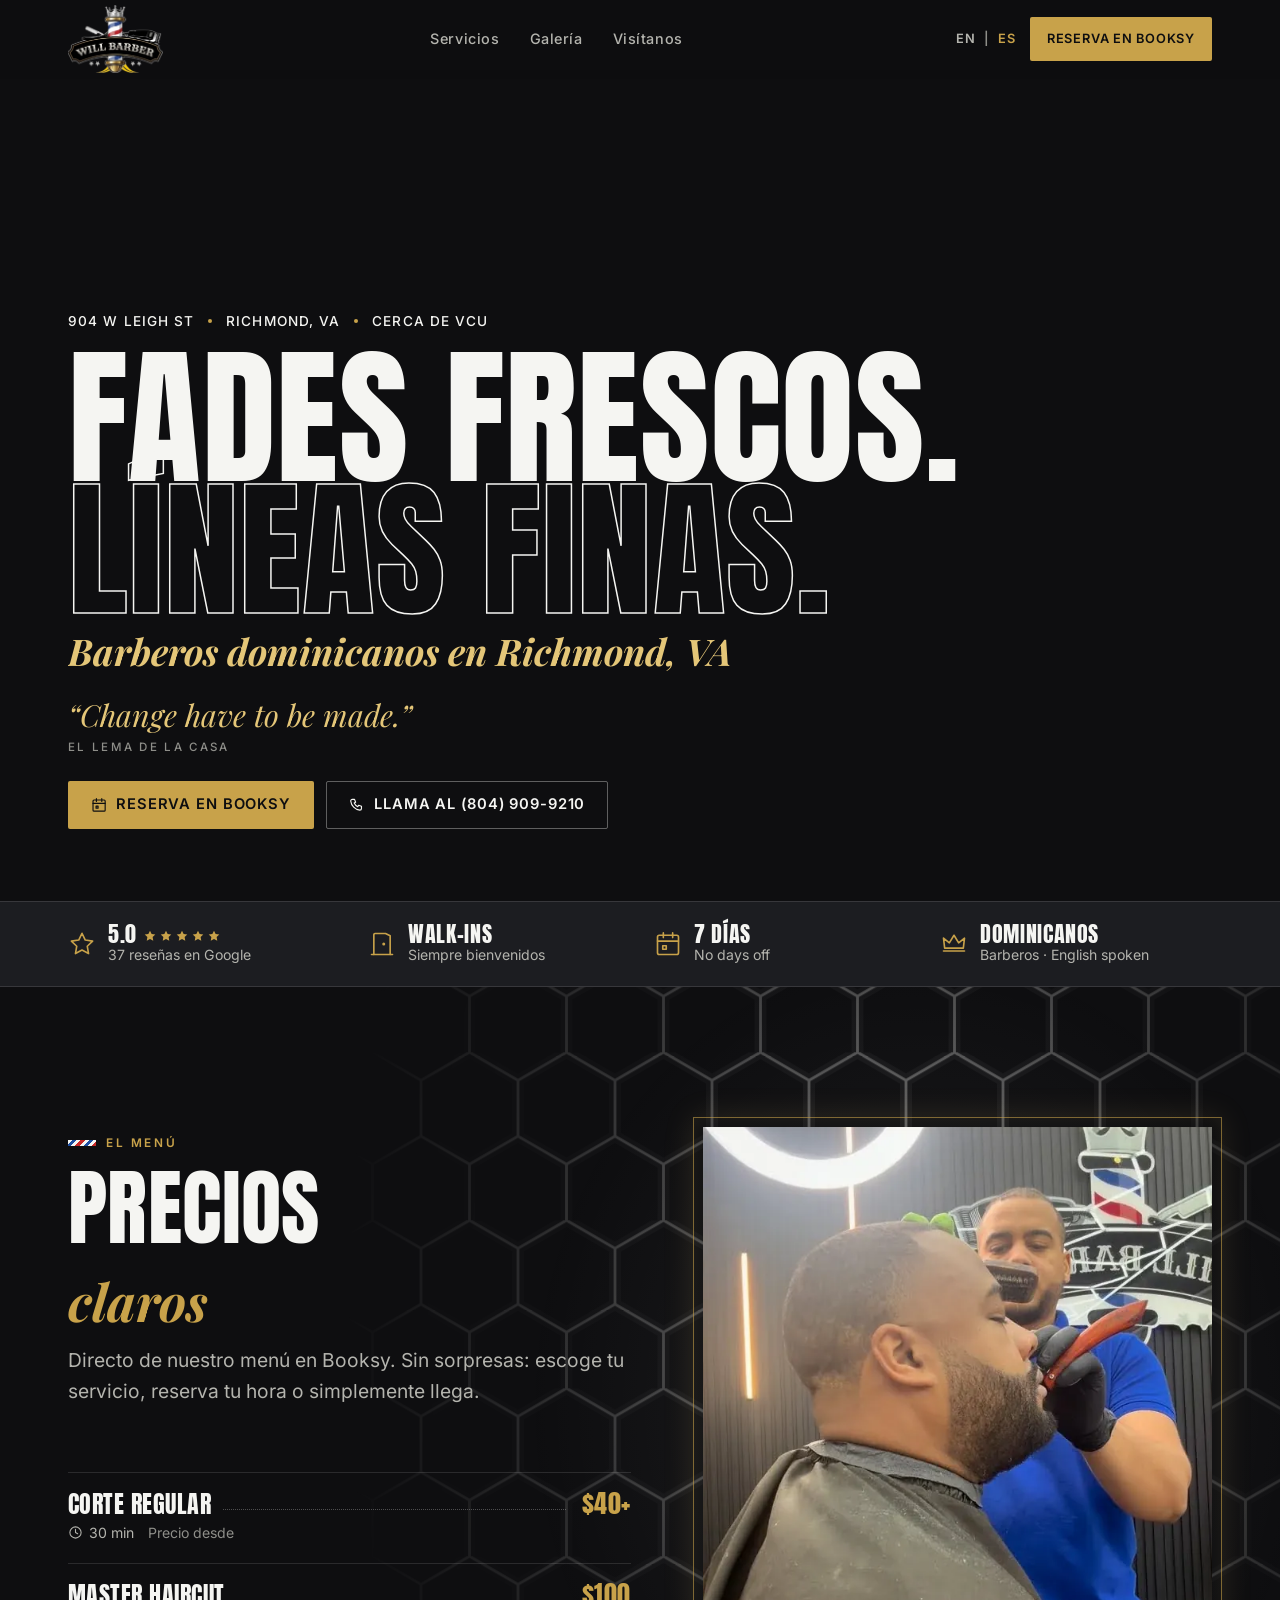
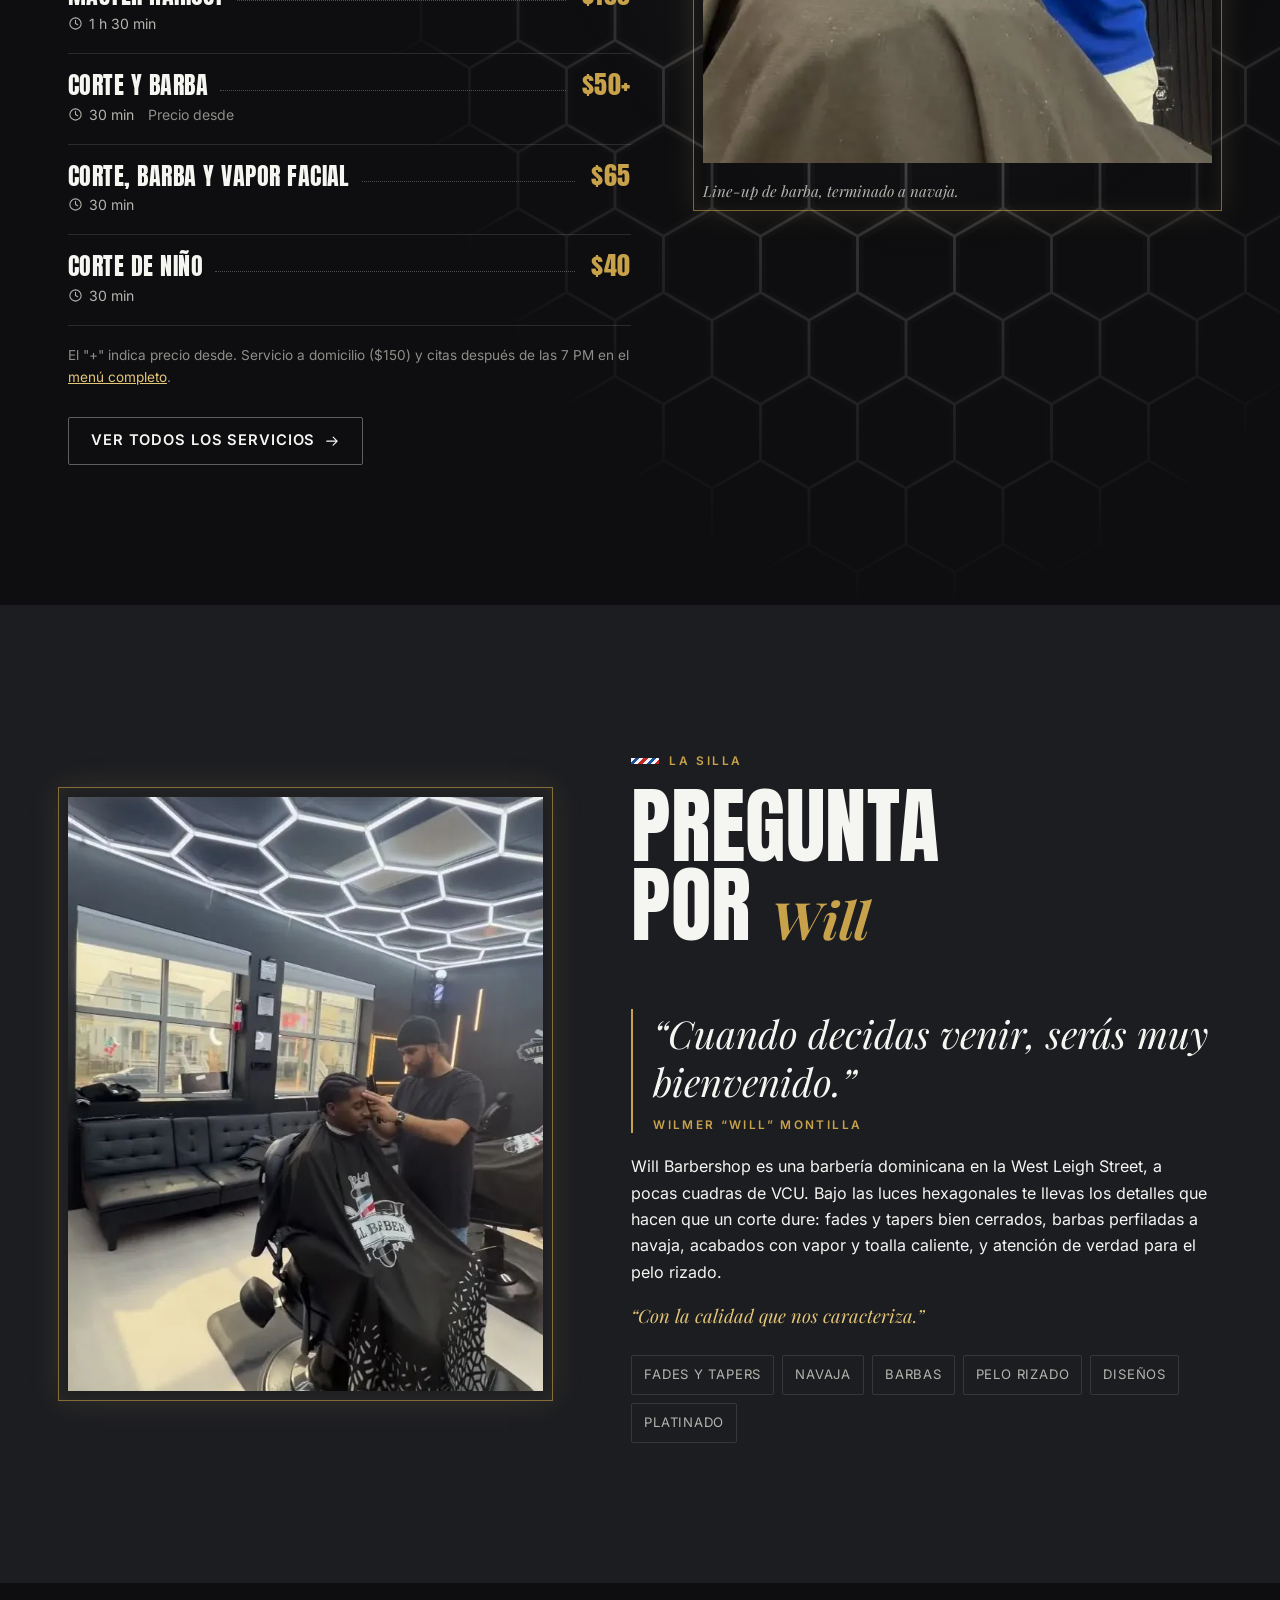
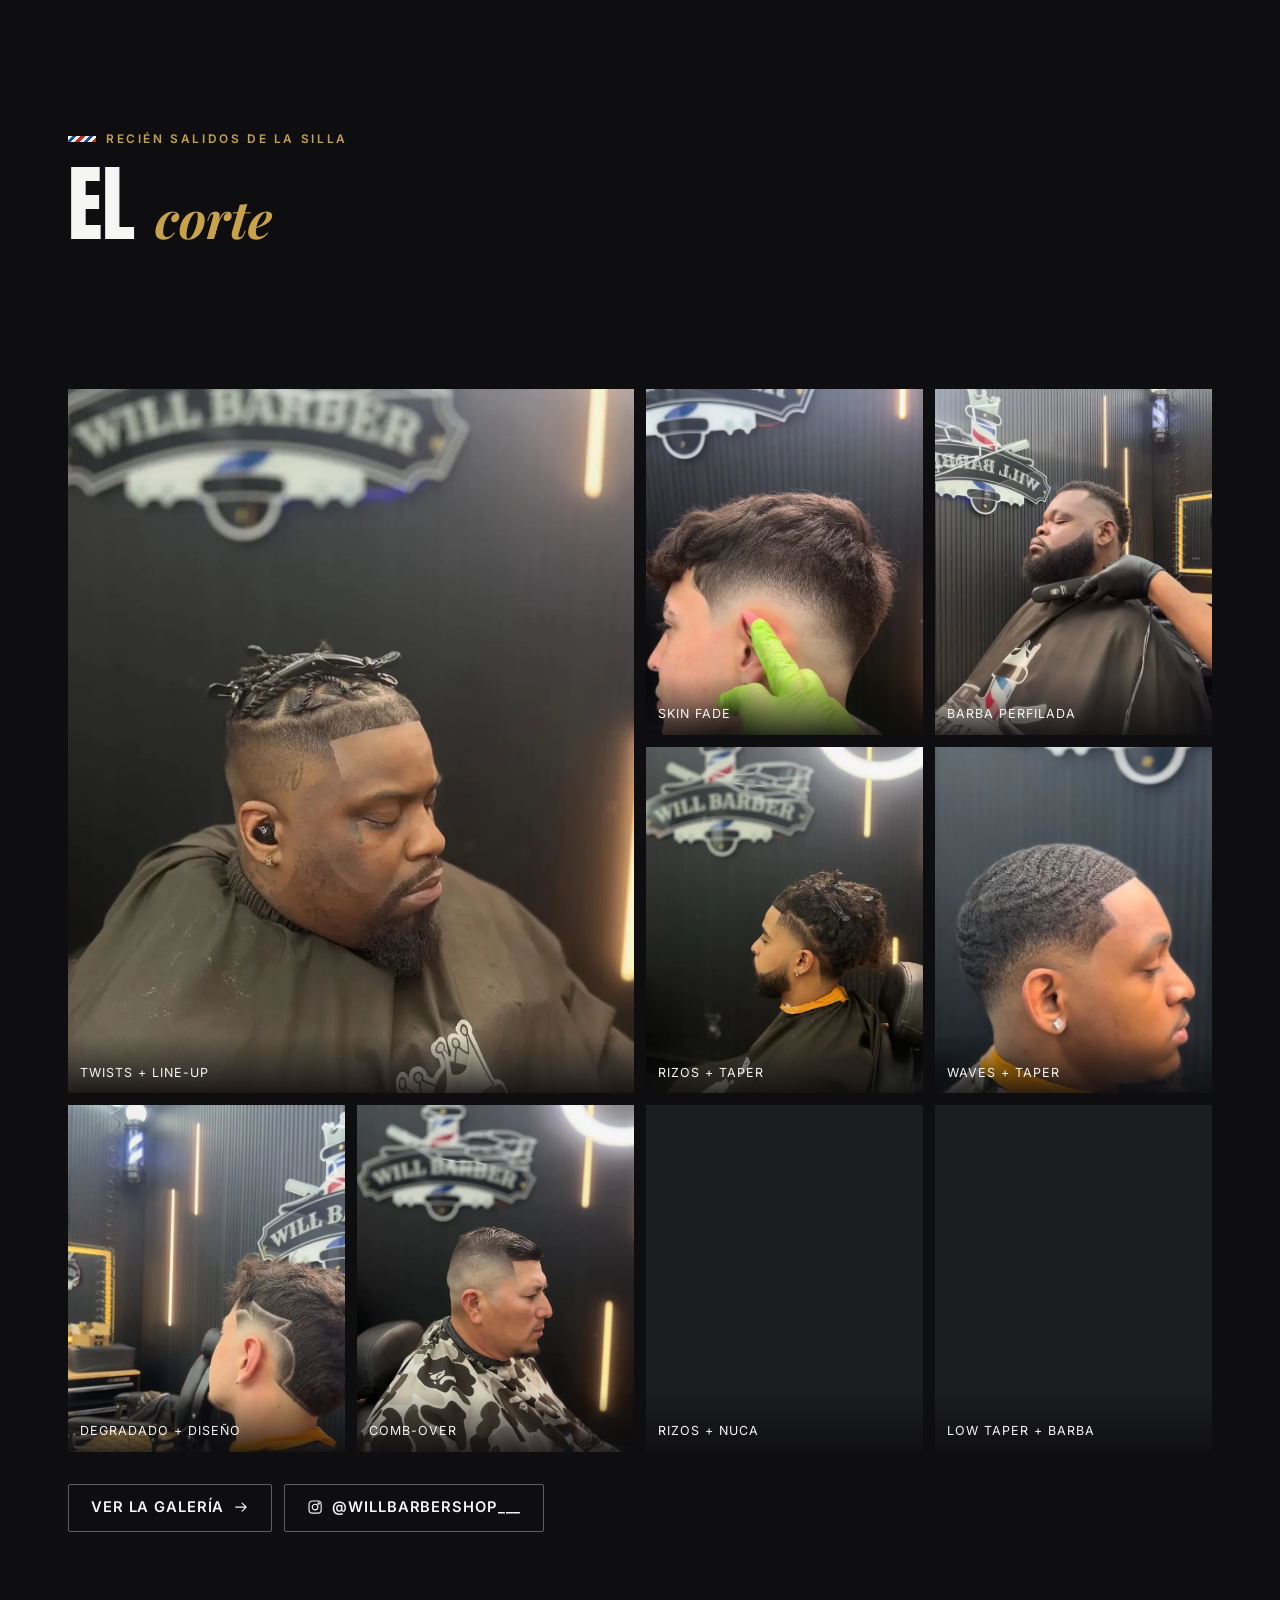
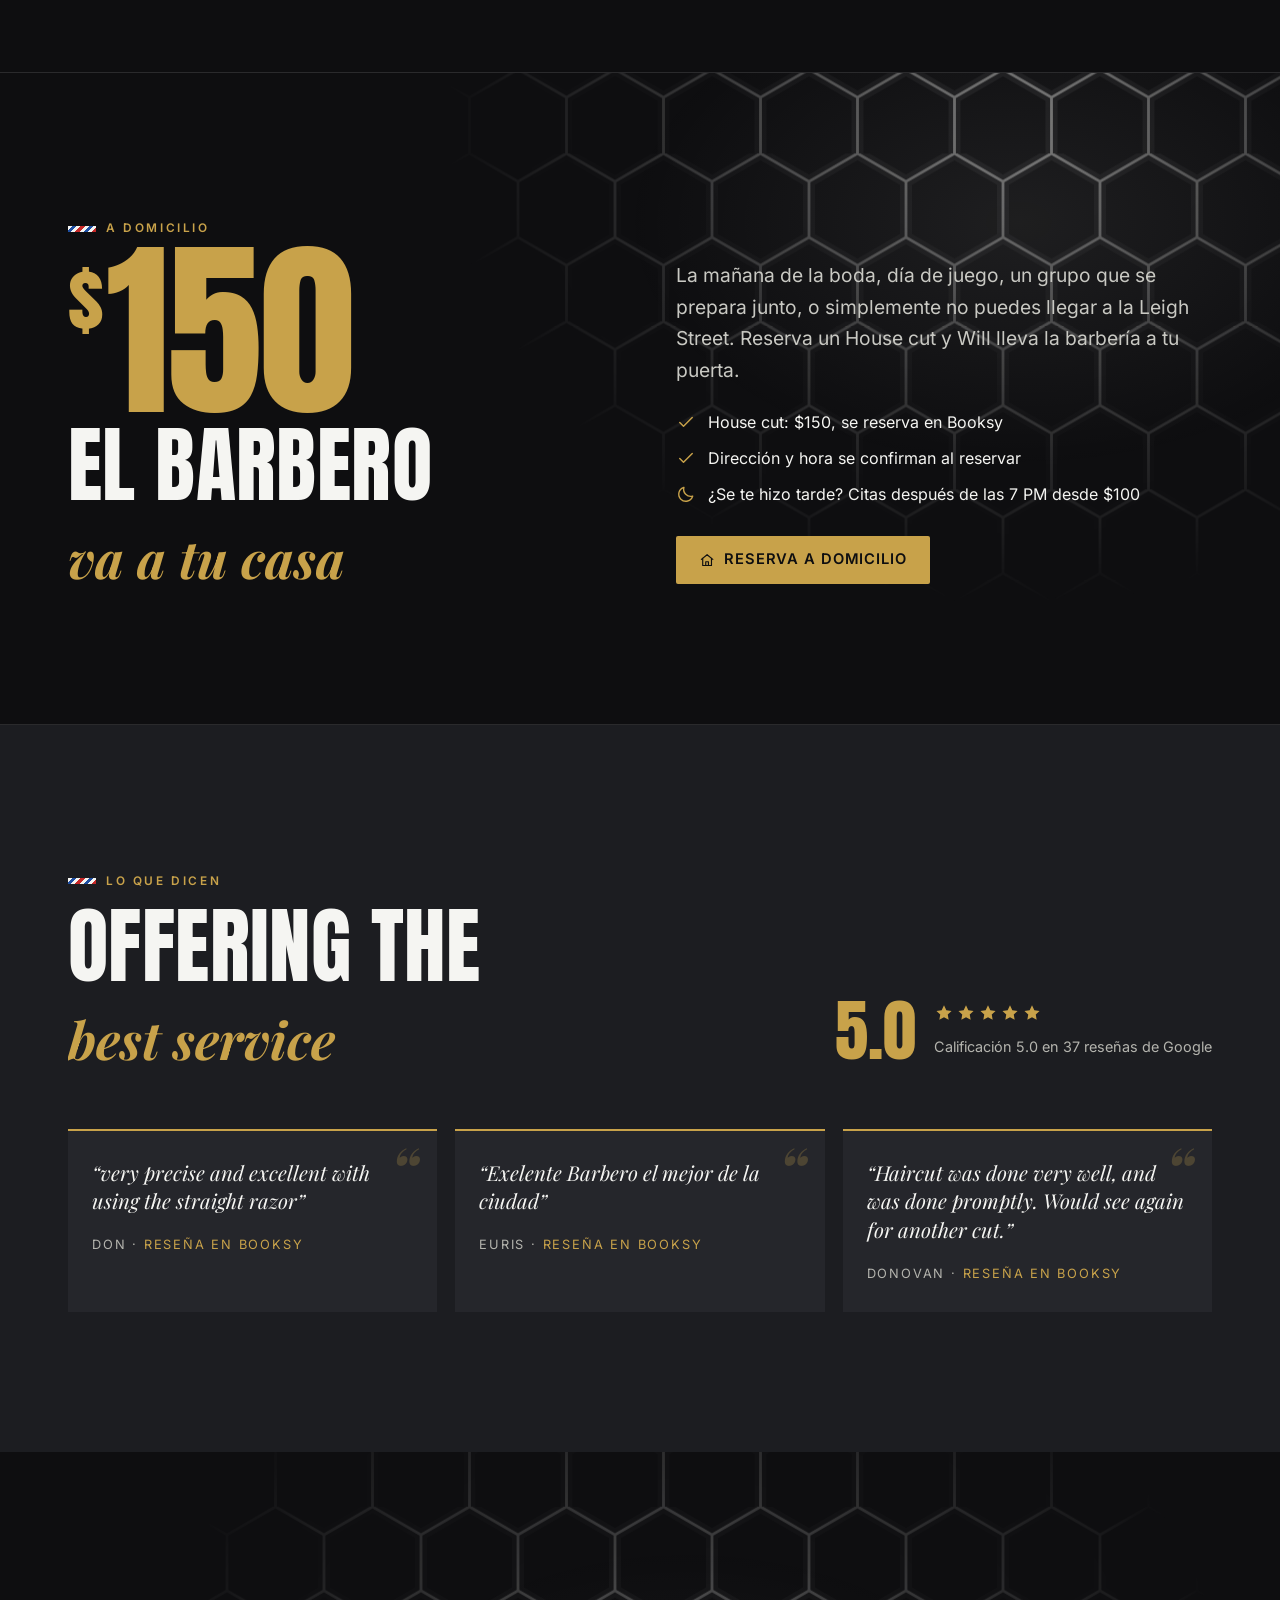
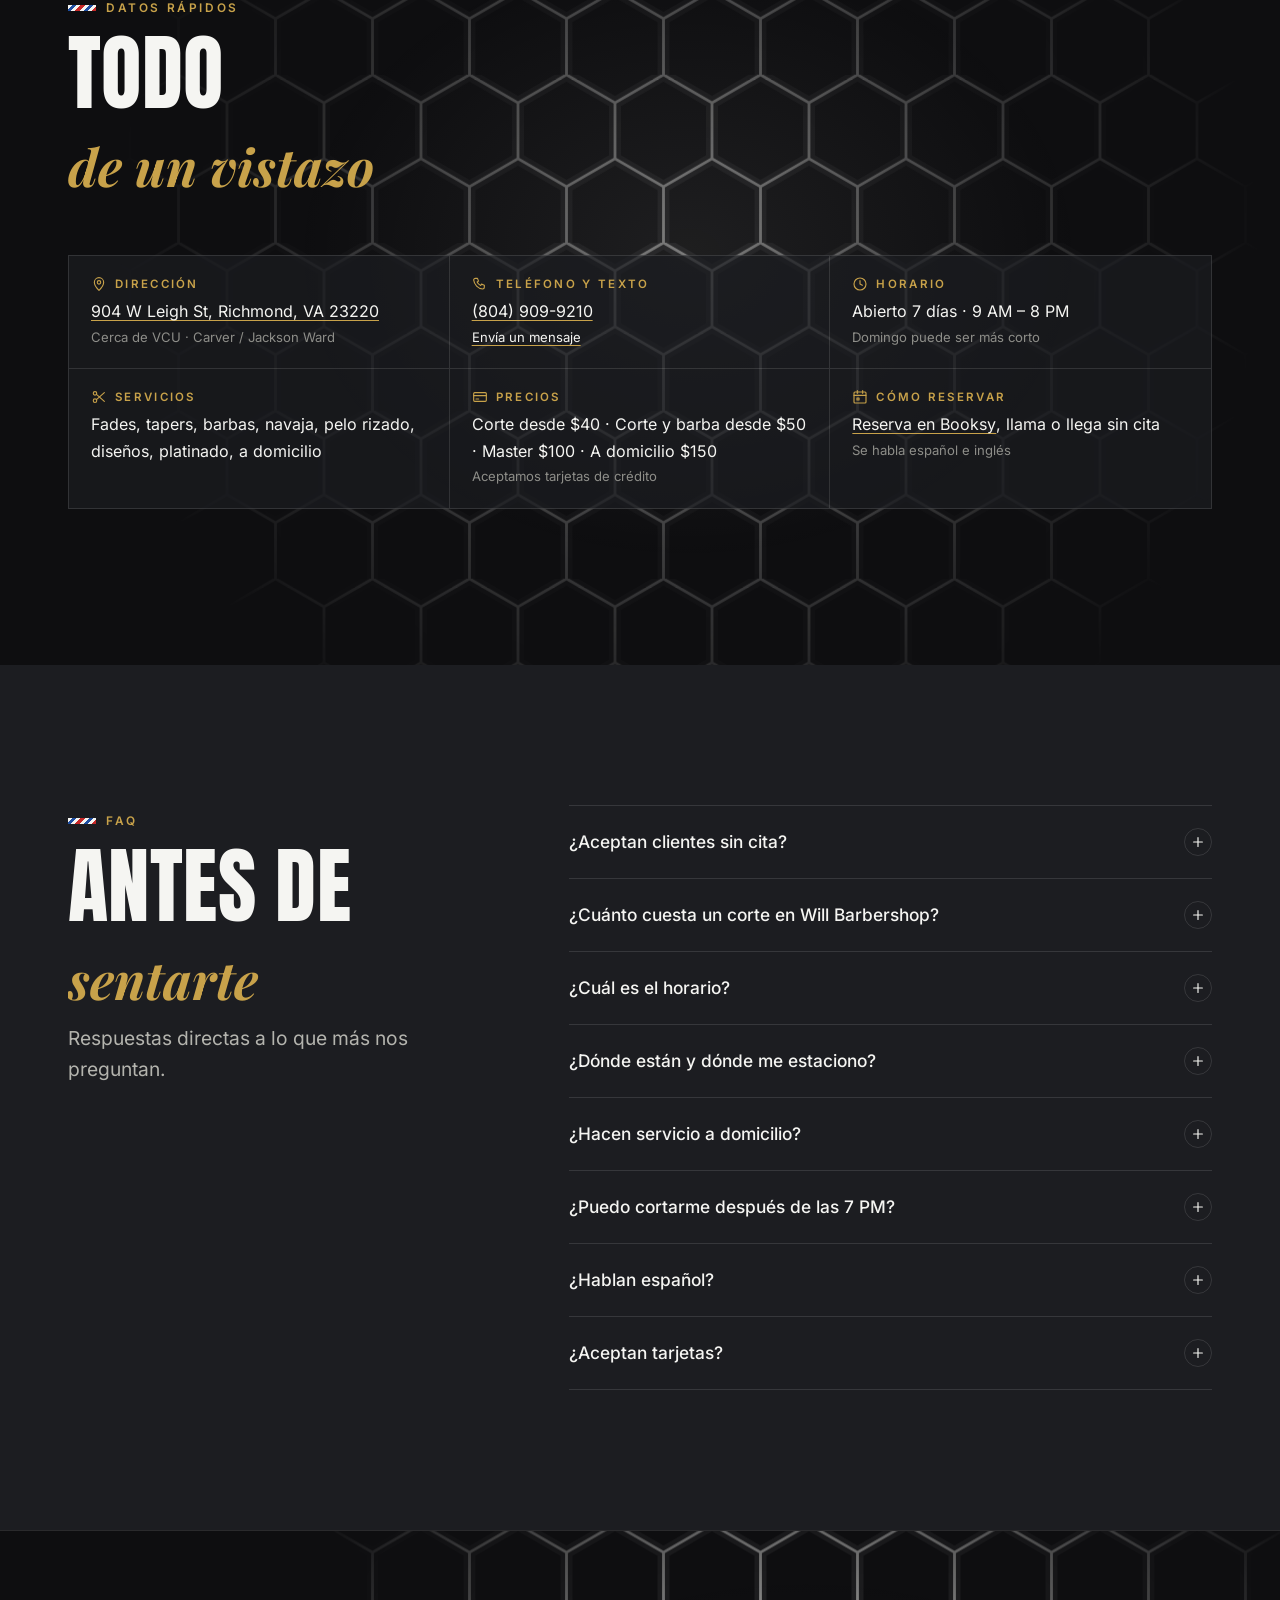
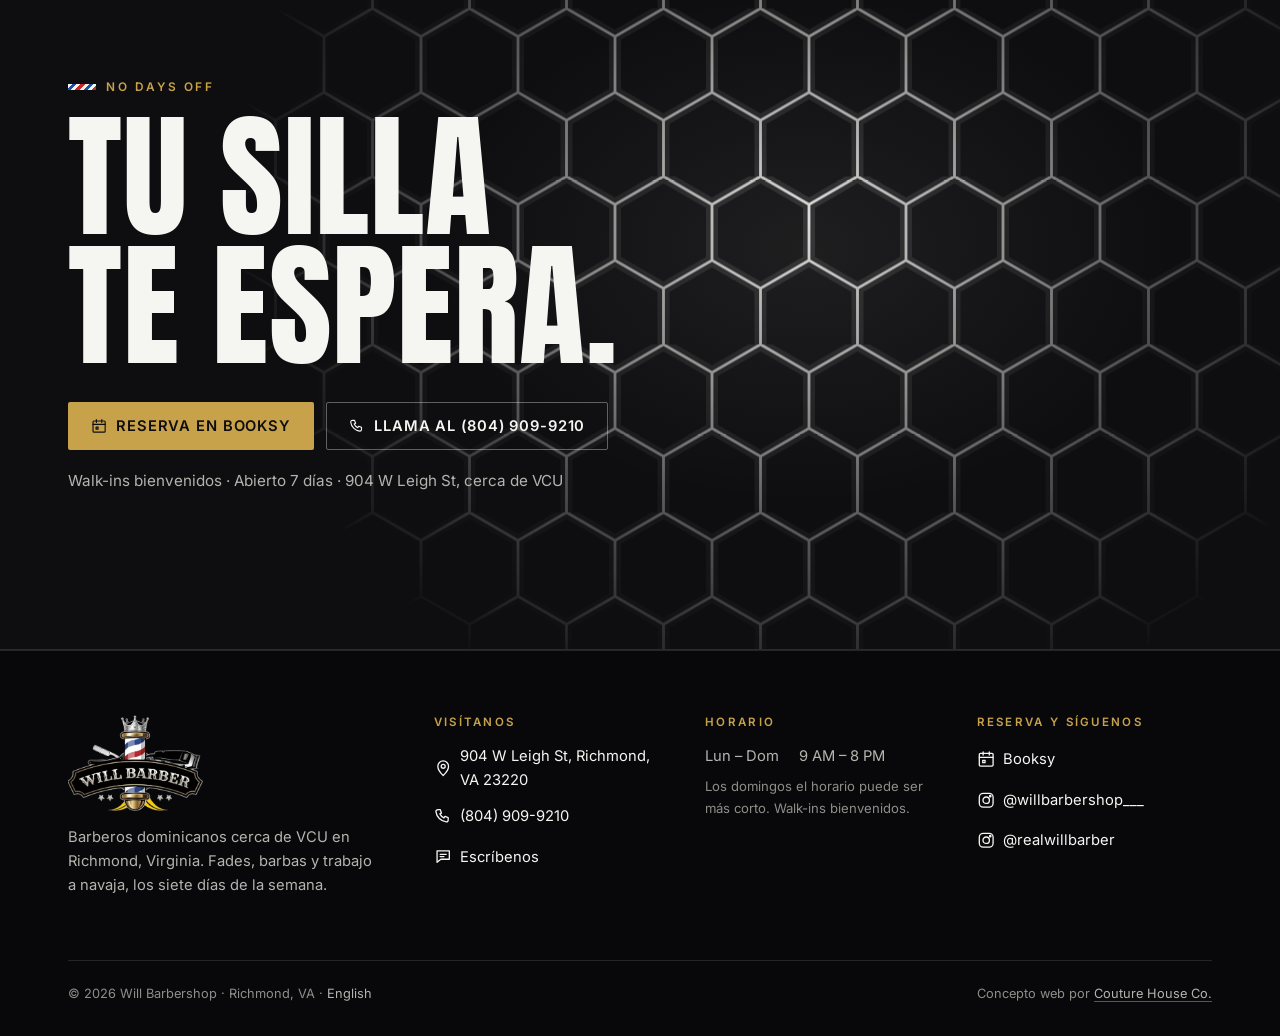
==== es/index.html @ 605dee24 "Initial commit: Will Barbershop bilingual static site for preview and Netlify deploy. Co-authored-by" ====
<!doctype html>
<html lang="es">
<head>
<meta charset="utf-8">
<meta name="viewport" content="width=device-width, initial-scale=1, viewport-fit=cover">
<title>Will Barbershop | Barberos dominicanos en Richmond, VA</title>
<meta name="description" content="Barbería dominicana cerca de VCU en 904 W Leigh St. Fades, barbas, navaja y servicio a domicilio. Walk-ins bienvenidos, abierto 7 días.">
<link rel="canonical" href="https://willbarbershoprva.com/es/">
<link rel="alternate" hreflang="en-US" href="https://willbarbershoprva.com/">
<link rel="alternate" hreflang="es-US" href="https://willbarbershoprva.com/es/">
<link rel="alternate" hreflang="x-default" href="https://willbarbershoprva.com/">
<meta name="theme-color" content="#0E0E10">
<meta name="robots" content="index, follow, max-image-preview:large">
<meta property="og:type" content="website">
<meta property="og:site_name" content="Will Barbershop">
<meta property="og:title" content="Will Barbershop | Barberos dominicanos en Richmond, VA">
<meta property="og:description" content="Barbería dominicana cerca de VCU en 904 W Leigh St. Fades, barbas, navaja y servicio a domicilio. Walk-ins bienvenidos, abierto 7 días.">
<meta property="og:url" content="https://willbarbershoprva.com/es/">
<meta property="og:image" content="https://willbarbershoprva.com/assets/img/og.jpg">
<meta property="og:image:width" content="1200">
<meta property="og:image:height" content="630">
<meta property="og:image:alt" content="Will Barbershop interior with hexagon LED ceiling and gold-framed mirrors, Richmond, VA">
<meta property="og:locale" content="es_US">
<meta property="og:locale:alternate" content="en_US">
<meta name="twitter:card" content="summary_large_image">
<meta name="twitter:title" content="Will Barbershop | Barberos dominicanos en Richmond, VA">
<meta name="twitter:description" content="Barbería dominicana cerca de VCU en 904 W Leigh St. Fades, barbas, navaja y servicio a domicilio. Walk-ins bienvenidos, abierto 7 días.">
<meta name="twitter:image" content="https://willbarbershoprva.com/assets/img/og.jpg">
<link rel="icon" href="../assets/img/favicon.svg" type="image/svg+xml">
<link rel="icon" href="../assets/img/favicon-32.png" sizes="32x32" type="image/png">
<link rel="apple-touch-icon" href="../assets/img/apple-touch-icon.png">
<link rel="manifest" href="../site.webmanifest">
<link rel="preload" href="../assets/fonts/anton-latin-400-normal.woff2" as="font" type="font/woff2" crossorigin>
<link rel="preload" href="../assets/fonts/inter-latin-wght-normal.woff2" as="font" type="font/woff2" crossorigin>
<link rel="stylesheet" href="../assets/css/fonts.css">
<link rel="stylesheet" href="../assets/css/site.css">
<script>document.documentElement.classList.add('js')</script>
<script src="../assets/js/site.js" defer></script>
<script type="application/ld+json">{"@context":"https://schema.org","@type":"BarberShop","@id":"https://willbarbershoprva.com/#barbershop","name":"Will Barbershop","alternateName":["Will Barber","Will barber"],"description":"Barbería dominicana cerca de VCU en Richmond, VA. Fades, tapers, barbas, trabajo a navaja, cortes para pelo rizado, diseños y platinado. Walk-ins bienvenidos, abierto 7 días.","url":"https://willbarbershoprva.com/es/","logo":"https://willbarbershoprva.com/assets/img/will-barber-logo.png","image":["https://willbarbershoprva.com/assets/img/og.jpg","https://willbarbershoprva.com/assets/img/shop-interior-hex-ceiling.webp"],"telephone":"+1-804-909-9210","address":{"@type":"PostalAddress","streetAddress":"904 W Leigh St","addressLocality":"Richmond","addressRegion":"VA","postalCode":"23220","addressCountry":"US"},"openingHoursSpecification":[{"@type":"OpeningHoursSpecification","dayOfWeek":["Monday","Tuesday","Wednesday","Thursday","Friday","Saturday","Sunday"],"opens":"09:00","closes":"20:00"}],"priceRange":"$40-$150","currenciesAccepted":"USD","paymentAccepted":"Cash, Credit Card","areaServed":[{"@type":"City","name":"Richmond, VA"},{"@type":"Place","name":"Virginia Commonwealth University (VCU)"},{"@type":"Place","name":"Jackson Ward"},{"@type":"Place","name":"Carver"}],"knowsLanguage":["en","es"],"founder":{"@type":"Person","name":"Wilmer Montilla","alternateName":"Will","jobTitle":"Barber","sameAs":["https://www.instagram.com/realwillbarber/"]},"employee":{"@type":"Person","name":"Wilmer Montilla","jobTitle":"Barber"},"amenityFeature":[{"@type":"LocationFeatureSpecification","name":"Walk-ins welcome","value":true},{"@type":"LocationFeatureSpecification","name":"Parking space","value":true},{"@type":"LocationFeatureSpecification","name":"Credit cards accepted","value":true},{"@type":"LocationFeatureSpecification","name":"Wheelchair accessible","value":true},{"@type":"LocationFeatureSpecification","name":"Wi-Fi","value":true},{"@type":"LocationFeatureSpecification","name":"Child-friendly","value":true}],"sameAs":["https://www.instagram.com/willbarbershop___/","https://www.instagram.com/realwillbarber/","https://booksy.com/en-us/1359508_will-barber_hair-salon_134575_richmond","https://lantern.llc/b/will-barbershop-richmond/book"],"potentialAction":{"@type":"ReserveAction","target":{"@type":"EntryPoint","urlTemplate":"https://booksy.com/en-us/1359508_will-barber_hair-salon_134575_richmond","actionPlatform":["https://schema.org/DesktopWebPlatform","https://schema.org/MobileWebPlatform"]},"result":{"@type":"Reservation","name":"Barber appointment"}},"hasOfferCatalog":{"@type":"OfferCatalog","name":"Servicios de barbería","itemListElement":[{"@type":"Offer","itemOffered":{"@type":"Service","name":"Corte regular","description":"Fade, taper, tijera o un corte clásico, terminado con un line-up limpio."},"priceCurrency":"USD","priceSpecification":{"@type":"PriceSpecification","minPrice":40,"priceCurrency":"USD"}},{"@type":"Offer","itemOffered":{"@type":"Service","name":"Corte regular y vapor facial","description":"Tu corte regular más vapor facial para abrir los poros y refrescar la piel."},"priceCurrency":"USD","price":50},{"@type":"Offer","itemOffered":{"@type":"Service","name":"Master haircut","description":"La cita larga: hora y media en la silla para un trabajo detallado y sin prisa."},"priceCurrency":"USD","price":100},{"@type":"Offer","itemOffered":{"@type":"Service","name":"Cita después de las 7:00 PM","description":"Un corte reservado después de las 7 PM, para cuando el día se alarga."},"priceCurrency":"USD","priceSpecification":{"@type":"PriceSpecification","minPrice":100,"priceCurrency":"USD"}},{"@type":"Offer","itemOffered":{"@type":"Service","name":"Corte y barba","description":"Corte más arreglo de barba y line-up definido, con bordes a navaja."},"priceCurrency":"USD","priceSpecification":{"@type":"PriceSpecification","minPrice":50,"priceCurrency":"USD"}},{"@type":"Offer","itemOffered":{"@type":"Service","name":"Corte, barba y vapor facial","description":"El servicio completo: corte, barba y vapor facial."},"priceCurrency":"USD","price":65},{"@type":"Offer","itemOffered":{"@type":"Service","name":"Corte de niño","description":"Fades, tapers y cortes limpios para los más pequeños."},"priceCurrency":"USD","price":40},{"@type":"Offer","itemOffered":{"@type":"Service","name":"House cut (a domicilio)","description":"Will va hasta donde estés. Resérvalo en Booksy y confirma dirección y hora."},"priceCurrency":"USD","price":150}]},"aggregateRating":{"@type":"AggregateRating","ratingValue":"5.0","reviewCount":"37","bestRating":"5","worstRating":"1"}}</script>
<script type="application/ld+json">{"@context":"https://schema.org","@type":"WebSite","@id":"https://willbarbershoprva.com/#website","name":"Will Barbershop","url":"https://willbarbershoprva.com/es/","inLanguage":"es-US","publisher":{"@id":"https://willbarbershoprva.com/#barbershop"}}</script>
<script type="application/ld+json">{"@context":"https://schema.org","@type":"FAQPage","mainEntity":[{"@type":"Question","name":"¿Aceptan clientes sin cita?","acceptedAnswer":{"@type":"Answer","text":"Sí. Los walk-ins son bienvenidos todos los días. Si quieres una hora garantizada, reserva tu turno en Booksy antes de venir."}},{"@type":"Question","name":"¿Cuánto cuesta un corte en Will Barbershop?","acceptedAnswer":{"@type":"Answer","text":"El corte regular empieza en $40, corte y barba desde $50 y el master haircut de 90 minutos cuesta $100. El corte de niño cuesta $40."}},{"@type":"Question","name":"¿Cuál es el horario?","acceptedAnswer":{"@type":"Answer","text":"Abrimos los siete días de la semana, de 9 AM a 8 PM. Los domingos el horario puede ser más corto; revisa la disponibilidad en Booksy o llama al (804) 909-9210."}},{"@type":"Question","name":"¿Dónde están y dónde me estaciono?","acceptedAnswer":{"@type":"Answer","text":"904 W Leigh St, Richmond, VA 23220, a pocas cuadras de VCU. La barbería indica en Booksy que tiene parqueo; si está ocupado, busca parqueo en la calle cerca y respeta los letreros."}},{"@type":"Question","name":"¿Hacen servicio a domicilio?","acceptedAnswer":{"@type":"Answer","text":"Sí. Reserva el \"House cut\" en Booksy ($150) y Will va hasta donde estés."}},{"@type":"Question","name":"¿Puedo cortarme después de las 7 PM?","acceptedAnswer":{"@type":"Answer","text":"Sí, con cita. En Booksy hay una reserva \"After 7:00 PM\" desde $100."}},{"@type":"Question","name":"¿Hablan español?","acceptedAnswer":{"@type":"Answer","text":"Claro que sí. Somos barberos dominicanos y te atendemos en español o en inglés."}},{"@type":"Question","name":"¿Aceptan tarjetas?","acceptedAnswer":{"@type":"Answer","text":"Sí. Se aceptan tarjetas de crédito."}}]}</script>
</head>
<body>
<a class="skip" href="#main">Saltar al contenido</a>
<div class="pole" aria-hidden="true"></div>
<header class="site-header">
  <nav class="wrap nav" aria-label="Principal">
    <a class="brand" href="index.html" aria-label="Will Barbershop, inicio"><img src="../assets/img/will-barber-logo-header.webp" width="391" height="279" alt="Will Barber"></a>
    <div class="nav-links"><a href="services.html">Servicios</a><a href="gallery.html">Galería</a><a href="visit.html">Visítanos</a></div>
    <div class="nav-right">
      <div class="lang"><a href="../index.html" hreflang="en" lang="en" aria-label="English version">EN</a><span class="sep" aria-hidden="true">|</span><span aria-current="true" lang="es">ES</span></div>
      <a class="btn btn-gold btn-sm btn-book" href="https://booksy.com/en-us/1359508_will-barber_hair-salon_134575_richmond" rel="noopener" target="_blank">Reserva en Booksy</a>
      <button class="menu-btn" type="button" aria-expanded="false" aria-controls="mobile-menu"><span class="sr-only">Menú</span><svg class="i-open" viewBox="0 0 24 24" fill="none" stroke="currentColor" stroke-width="1.8" stroke-linecap="round" aria-hidden="true"><path d="M3.5 7h17M3.5 12h17M3.5 17h11"/></svg><svg class="i-close" viewBox="0 0 24 24" fill="none" stroke="currentColor" stroke-width="1.8" stroke-linecap="round" aria-hidden="true"><path d="M5.5 5.5l13 13M18.5 5.5l-13 13"/></svg></button>
    </div>
  </nav>
</header>
<div class="mobile-menu" id="mobile-menu" hidden>
    <a class="m-link" href="index.html" aria-current="page">Inicio <small lang="en">Home</small></a><a class="m-link" href="services.html">Servicios <small lang="en">Services</small></a><a class="m-link" href="gallery.html">Galería <small lang="en">Gallery</small></a><a class="m-link" href="visit.html">Visítanos <small lang="en">Visit</small></a>
    <a class="btn btn-gold" href="https://booksy.com/en-us/1359508_will-barber_hair-salon_134575_richmond" rel="noopener" target="_blank" style="margin-top:24px"><svg class="icon" viewBox="0 0 24 24" aria-hidden="true" focusable="false"><rect x="3" y="4.5" width="18" height="16.5" rx="1.5"/><path d="M3 9.5h18M8 2.5v4M16 2.5v4M7.5 13.5h3v3h-3z"/></svg>Reserva en Booksy</a>
    <p class="m-meta">904 W Leigh St, Richmond, VA 23220<br><a href="tel:+18049099210">(804) 909-9210</a> · Walk-ins bienvenidos</p>
</div>
<main id="main">
<section class="hero" aria-labelledby="hero-title">
  <div class="hero-media"><picture><source media="(max-width: 899px)" srcset="../assets/img/shop-interior-hex-ceiling-800.webp 800w, ../assets/img/shop-interior-hex-ceiling.webp 1440w" sizes="100vw" width="1440" height="1920"><img src="../assets/img/shop-interior-hex-ceiling-wide.webp" srcset="../assets/img/shop-interior-hex-ceiling-wide-800.webp 800w, ../assets/img/shop-interior-hex-ceiling-wide.webp 1440w" sizes="100vw" width="1440" height="1075" alt="Interior de Will Barbershop: techo LED hexagonal, paredes negras, espejos con luz dorada y sillas de barbero" fetchpriority="high" decoding="async"></picture></div>
  <div class="wrap hero-inner">
    <p class="kicker"><span>904 W Leigh St</span><span class="dot" aria-hidden="true"></span><span>Richmond, VA</span><span class="dot" aria-hidden="true"></span><span>Cerca de VCU</span></p>
    <h1 class="h1 razor" id="hero-title"><span class="cut">Fades frescos.<span class="l2">Líneas finas.</span><span class="by">Barberos dominicanos en Richmond,&nbsp;VA</span></span></h1>
    <p class="quote-tag">&ldquo;Change have to be made.&rdquo;<small>El lema de la casa</small></p>
    <div class="cta-row">
      <a class="btn btn-gold" href="https://booksy.com/en-us/1359508_will-barber_hair-salon_134575_richmond" rel="noopener" target="_blank"><svg class="icon" viewBox="0 0 24 24" aria-hidden="true" focusable="false"><rect x="3" y="4.5" width="18" height="16.5" rx="1.5"/><path d="M3 9.5h18M8 2.5v4M16 2.5v4M7.5 13.5h3v3h-3z"/></svg>Reserva en Booksy</a>
      <a class="btn btn-ghost" href="tel:+18049099210"><svg class="icon" viewBox="0 0 24 24" aria-hidden="true" focusable="false"><path d="M5 3.5h3.2l1.6 4.2-2.1 1.3a11 11 0 0 0 5.3 5.3l1.3-2.1 4.2 1.6V17a2.5 2.5 0 0 1-2.5 2.5A15.5 15.5 0 0 1 2.5 6 2.5 2.5 0 0 1 5 3.5z"/></svg>Llama al (804) 909-9210</a>
    </div>
  </div>
</section>

<section class="trust" aria-label="Lo más importante">
  <div class="wrap"><ul>
    <li><svg class="icon" viewBox="0 0 24 24" aria-hidden="true" focusable="false"><path d="M12 2.8l2.8 5.8 6.3.9-4.6 4.4 1.1 6.3L12 17.2l-5.6 3 1.1-6.3L2.9 9.5l6.3-.9z"/></svg><span><strong>5.0 <span class="stars" aria-hidden="true"><svg viewBox="0 0 24 24"><path d="M12 2.8l2.8 5.8 6.3.9-4.6 4.4 1.1 6.3L12 17.2l-5.6 3 1.1-6.3L2.9 9.5l6.3-.9z"/></svg><svg viewBox="0 0 24 24"><path d="M12 2.8l2.8 5.8 6.3.9-4.6 4.4 1.1 6.3L12 17.2l-5.6 3 1.1-6.3L2.9 9.5l6.3-.9z"/></svg><svg viewBox="0 0 24 24"><path d="M12 2.8l2.8 5.8 6.3.9-4.6 4.4 1.1 6.3L12 17.2l-5.6 3 1.1-6.3L2.9 9.5l6.3-.9z"/></svg><svg viewBox="0 0 24 24"><path d="M12 2.8l2.8 5.8 6.3.9-4.6 4.4 1.1 6.3L12 17.2l-5.6 3 1.1-6.3L2.9 9.5l6.3-.9z"/></svg><svg viewBox="0 0 24 24"><path d="M12 2.8l2.8 5.8 6.3.9-4.6 4.4 1.1 6.3L12 17.2l-5.6 3 1.1-6.3L2.9 9.5l6.3-.9z"/></svg></span></strong>37 reseñas en Google</span></li>
    <li><svg class="icon" viewBox="0 0 24 24" aria-hidden="true" focusable="false"><path d="M5 21V4a1 1 0 0 1 1-1h9l4 2v16"/><path d="M3 21h18"/><circle cx="13.5" cy="12" r=".6" fill="currentColor"/></svg><span><strong>Walk-ins</strong>Siempre bienvenidos</span></li>
    <li><svg class="icon" viewBox="0 0 24 24" aria-hidden="true" focusable="false"><rect x="3" y="4.5" width="18" height="16.5" rx="1.5"/><path d="M3 9.5h18M8 2.5v4M16 2.5v4M7.5 13.5h3v3h-3z"/></svg><span><strong>7 días</strong>No days off</span></li>
    <li><svg class="icon" viewBox="0 0 24 24" aria-hidden="true" focusable="false"><path d="M3 18h18M4 15.5 3 7l5 4 4-6.5 4 6.5 5-4-1 8.5z"/></svg><span><strong>Dominicanos</strong>Barberos · English spoken</span></li>
  </ul></div>
</section>

<section class="section" aria-labelledby="menu-title">
  <div class="hexfield dim" aria-hidden="true"></div>
  <div class="wrap split">
    <div>
      <div class="sec-head"><p class="eyebrow">El menú</p><h2 class="h2 razor" id="menu-title"><span class="cut">Precios<br><em>claros</em></span></h2><p class="lead rise">Directo de nuestro menú en Booksy. Sin sorpresas: escoge tu servicio, reserva tu hora o simplemente llega.</p></div>
      <div class="rise"><ul class="board"><li><span class="nm">Corte regular</span><span class="pr">$40+</span><span class="meta"><span class="dur"><svg class="icon" viewBox="0 0 24 24" aria-hidden="true" focusable="false"><circle cx="12" cy="12" r="9"/><path d="M12 7v5l3.5 2"/></svg>30 min</span><span>Precio desde</span></span></li><li><span class="nm">Master haircut</span><span class="pr">$100</span><span class="meta"><span class="dur"><svg class="icon" viewBox="0 0 24 24" aria-hidden="true" focusable="false"><circle cx="12" cy="12" r="9"/><path d="M12 7v5l3.5 2"/></svg>1 h 30 min</span></span></li><li><span class="nm">Corte y barba</span><span class="pr">$50+</span><span class="meta"><span class="dur"><svg class="icon" viewBox="0 0 24 24" aria-hidden="true" focusable="false"><circle cx="12" cy="12" r="9"/><path d="M12 7v5l3.5 2"/></svg>30 min</span><span>Precio desde</span></span></li><li><span class="nm">Corte, barba y vapor facial</span><span class="pr">$65</span><span class="meta"><span class="dur"><svg class="icon" viewBox="0 0 24 24" aria-hidden="true" focusable="false"><circle cx="12" cy="12" r="9"/><path d="M12 7v5l3.5 2"/></svg>30 min</span></span></li><li><span class="nm">Corte de niño</span><span class="pr">$40</span><span class="meta"><span class="dur"><svg class="icon" viewBox="0 0 24 24" aria-hidden="true" focusable="false"><circle cx="12" cy="12" r="9"/><path d="M12 7v5l3.5 2"/></svg>30 min</span></span></li></ul></div>
      <p class="fine">El "+" indica precio desde. Servicio a domicilio ($150) y citas después de las 7 PM en el <a href="services.html">menú completo</a>.</p>
      <div class="cta-row" style="margin-top:28px"><a class="btn btn-ghost" href="services.html">Ver todos los servicios<svg class="icon" viewBox="0 0 24 24" aria-hidden="true" focusable="false"><path d="M4 12h15M13.5 6l6 6-6 6"/></svg></a></div>
    </div>
    <figure class="frame rise"><div class="ph"><img src="../assets/img/beard-lineup-trimmer.webp" width="640" height="1023" alt="Barbero de Will Barbershop perfilando la barba de un cliente" loading="lazy" decoding="async"></div><figcaption>Line-up de barba, terminado a navaja.</figcaption></figure>
  </div>
</section>

<section class="section section-alt" aria-labelledby="chair-title">
  <div class="wrap about-grid">
    <figure class="frame rise"><div class="ph"><img src="../assets/img/barber-at-work-window.webp" width="640" height="1023" alt="Barbero trabajando en las trenzas y el line-up de un cliente junto a la ventana de Will Barbershop" loading="lazy" decoding="async"></div></figure>
    <div>
      <div class="sec-head"><p class="eyebrow">La silla</p><h2 class="h2 razor" id="chair-title"><span class="cut">Pregunta<br>por <em>Will</em></span></h2></div>
      <blockquote class="pull rise"><p style="margin:0">“Cuando decidas venir, serás muy bienvenido.”</p><cite>Wilmer “Will” Montilla</cite></blockquote>
      <p class="rise">Will Barbershop es una barbería dominicana en la West Leigh Street, a pocas cuadras de VCU. Bajo las luces hexagonales te llevas los detalles que hacen que un corte dure: fades y tapers bien cerrados, barbas perfiladas a navaja, acabados con vapor y toalla caliente, y atención de verdad para el pelo rizado.</p>
      <p class="rise" lang="es" style="color:var(--gold-2);font-family:var(--serif);font-style:italic;font-size:1.15rem">“Con la calidad que nos caracteriza.”</p>
      <ul class="chips rise">
        <li>Fades y tapers</li><li>Navaja</li><li>Barbas</li><li>Pelo rizado</li><li>Diseños</li><li>Platinado</li>
      </ul>
    </div>
  </div>
</section>

<section class="section" aria-labelledby="gal-title">
  <div class="wrap">
    <div class="sec-head"><p class="eyebrow">Recién salidos de la silla</p><h2 class="h2 razor" id="gal-title"><span class="cut">El <em>corte</em></span></h2><p class="lead rise">“They gotta be clean or they won’t be.” Cortes reales del Instagram de la barbería.</p></div>
    <div class="mosaic"><figure class="sharpen big"><img src="../assets/img/twists-lineup-beard.webp" srcset="../assets/img/twists-lineup-beard-800.webp 800w, ../assets/img/twists-lineup-beard.webp 1440w" sizes="(min-width: 900px) 50vw, 50vw" width="1440" height="1728" alt="Twists con line-up a navaja y barba" loading="lazy" decoding="async"><figcaption>Twists + line-up</figcaption></figure><figure class="sharpen "><img src="../assets/img/skin-fade-detail.webp" width="640" height="966" alt="Primer plano de un skin fade difuminado sobre la oreja" loading="lazy" decoding="async"><figcaption>Skin fade</figcaption></figure><figure class="sharpen "><img src="../assets/img/beard-sculpt-full.webp" width="640" height="1022" alt="Barba completa perfilada en la silla" loading="lazy" decoding="async"><figcaption>Barba perfilada</figcaption></figure><figure class="sharpen "><img src="../assets/img/curly-mid-taper-side.webp" srcset="../assets/img/curly-mid-taper-side-800.webp 800w, ../assets/img/curly-mid-taper-side.webp 1440w" sizes="(min-width: 900px) 25vw, 50vw" width="1440" height="1767" alt="Pelo rizado con mid taper y bordes limpios, vista lateral" loading="lazy" decoding="async"><figcaption>Rizos + taper</figcaption></figure><figure class="sharpen "><img src="../assets/img/waves-taper-lineup.webp" width="640" height="999" alt="Waves con low taper y line-up definido" loading="lazy" decoding="async"><figcaption>Waves + taper</figcaption></figure><figure class="sharpen "><img src="../assets/img/fade-with-design.webp" width="640" height="909" alt="Degradado con diseño afeitado" loading="lazy" decoding="async"><figcaption>Degradado + diseño</figcaption></figure><figure class="sharpen "><img src="../assets/img/comb-over-skin-fade.webp" srcset="../assets/img/comb-over-skin-fade-800.webp 800w, ../assets/img/comb-over-skin-fade.webp 1440w" sizes="(min-width: 900px) 25vw, 50vw" width="1440" height="1767" alt="Comb-over con skin fade y raya marcada" loading="lazy" decoding="async"><figcaption>Comb-over</figcaption></figure><figure class="sharpen "><img src="../assets/img/curly-top-taper-nape.webp" width="640" height="1022" alt="Rizos sueltos arriba con nuca en taper, vista trasera" loading="lazy" decoding="async"><figcaption>Rizos + nuca</figcaption></figure><figure class="sharpen "><img src="../assets/img/low-taper-beard-profile.webp" srcset="../assets/img/low-taper-beard-profile-800.webp 800w, ../assets/img/low-taper-beard-profile.webp 1440w" sizes="(min-width: 900px) 25vw, 50vw" width="1440" height="1728" alt="Low taper con barba perfilada, vista de perfil" loading="lazy" decoding="async"><figcaption>Low taper + barba</figcaption></figure></div>
    <div class="cta-row" style="margin-top:32px"><a class="btn btn-ghost" href="gallery.html">Ver la galería<svg class="icon" viewBox="0 0 24 24" aria-hidden="true" focusable="false"><path d="M4 12h15M13.5 6l6 6-6 6"/></svg></a><a class="btn btn-ghost" href="https://www.instagram.com/willbarbershop___/" rel="noopener" target="_blank"><svg class="icon" viewBox="0 0 24 24" aria-hidden="true" focusable="false"><rect x="3" y="3" width="18" height="18" rx="5"/><circle cx="12" cy="12" r="4.2"/><circle cx="17.3" cy="6.7" r=".9" fill="currentColor"/></svg>@willbarbershop___</a></div>
  </div>
</section>

<section class="section band" aria-labelledby="house-title">
  <div class="hexfield dim" aria-hidden="true"></div>
  <div class="wrap band-grid">
    <div>
      <p class="eyebrow">A domicilio</p>
      <p class="price-xl rise" aria-hidden="true"><sup>$</sup>150</p>
      <h2 class="h2 razor" id="house-title"><span class="cut">El barbero<br><em>va a tu casa</em></span></h2>
    </div>
    <div class="rise">
      <p class="lead">La mañana de la boda, día de juego, un grupo que se prepara junto, o simplemente no puedes llegar a la Leigh Street. Reserva un House cut y Will lleva la barbería a tu puerta.</p>
      <ul class="ticks">
        <li><svg class="icon" viewBox="0 0 24 24" aria-hidden="true" focusable="false"><path d="M4.5 12.5l4.5 4.5L19.5 6.5"/></svg><span>House cut: $150, se reserva en Booksy</span></li>
        <li><svg class="icon" viewBox="0 0 24 24" aria-hidden="true" focusable="false"><path d="M4.5 12.5l4.5 4.5L19.5 6.5"/></svg><span>Dirección y hora se confirman al reservar</span></li>
        <li><svg class="icon" viewBox="0 0 24 24" aria-hidden="true" focusable="false"><path d="M20 14.5A8.5 8.5 0 0 1 9.5 4a8.5 8.5 0 1 0 10.5 10.5z"/></svg><span>¿Se te hizo tarde? Citas después de las 7 PM desde $100</span></li>
      </ul>
      <a class="btn btn-gold" href="https://booksy.com/en-us/1359508_will-barber_hair-salon_134575_richmond" rel="noopener" target="_blank"><svg class="icon" viewBox="0 0 24 24" aria-hidden="true" focusable="false"><path d="M3.5 11 12 4l8.5 7"/><path d="M5.5 9.5V20h13V9.5M10 20v-5.5h4V20"/></svg>Reserva a domicilio</a>
    </div>
  </div>
</section>

<section class="section section-alt" aria-labelledby="rev-title">
  <div class="wrap">
    <div class="rev-top"><div class="sec-head"><p class="eyebrow">Lo que dicen</p><h2 class="h2 razor" id="rev-title"><span class="cut">Offering the<br><em>best service</em></span></h2></div>
    <div class="rating-big rise"><b>5.0</b><div><span class="stars" aria-hidden="true"><svg viewBox="0 0 24 24"><path d="M12 2.8l2.8 5.8 6.3.9-4.6 4.4 1.1 6.3L12 17.2l-5.6 3 1.1-6.3L2.9 9.5l6.3-.9z"/></svg><svg viewBox="0 0 24 24"><path d="M12 2.8l2.8 5.8 6.3.9-4.6 4.4 1.1 6.3L12 17.2l-5.6 3 1.1-6.3L2.9 9.5l6.3-.9z"/></svg><svg viewBox="0 0 24 24"><path d="M12 2.8l2.8 5.8 6.3.9-4.6 4.4 1.1 6.3L12 17.2l-5.6 3 1.1-6.3L2.9 9.5l6.3-.9z"/></svg><svg viewBox="0 0 24 24"><path d="M12 2.8l2.8 5.8 6.3.9-4.6 4.4 1.1 6.3L12 17.2l-5.6 3 1.1-6.3L2.9 9.5l6.3-.9z"/></svg><svg viewBox="0 0 24 24"><path d="M12 2.8l2.8 5.8 6.3.9-4.6 4.4 1.1 6.3L12 17.2l-5.6 3 1.1-6.3L2.9 9.5l6.3-.9z"/></svg></span><p>Calificación 5.0 en 37 reseñas de Google</p></div></div></div>
    <div class="reviews"><figure class="review rise"><span class="qm" aria-hidden="true">&ldquo;</span><blockquote><p style="margin:0" lang="en">&ldquo;very precise and excellent with using the straight razor&rdquo;</p></blockquote><figcaption>Don · <span>Reseña en Booksy</span></figcaption></figure><figure class="review rise"><span class="qm" aria-hidden="true">&ldquo;</span><blockquote><p style="margin:0" lang="es">&ldquo;Exelente Barbero el mejor de la ciudad&rdquo;</p></blockquote><figcaption>Euris · <span>Reseña en Booksy</span></figcaption></figure><figure class="review rise"><span class="qm" aria-hidden="true">&ldquo;</span><blockquote><p style="margin:0" lang="en">&ldquo;Haircut was done very well, and was done promptly. Would see again for another cut.&rdquo;</p></blockquote><figcaption>Donovan · <span>Reseña en Booksy</span></figcaption></figure></div>
  </div>
</section>

<section class="section" aria-labelledby="facts-title">
  <div class="hexfield dim" aria-hidden="true"></div>
  <div class="wrap">
    <div class="sec-head"><p class="eyebrow">Datos rápidos</p><h2 class="h2 razor" id="facts-title"><span class="cut">Todo<br><em>de un vistazo</em></span></h2></div>
    <dl class="facts rise">
  <div><dt><svg class="icon" viewBox="0 0 24 24" aria-hidden="true" focusable="false"><path d="M12 21.5s-7-6.3-7-12a7 7 0 0 1 14 0c0 5.7-7 12-7 12z"/><circle cx="12" cy="9.5" r="2.6"/></svg>Dirección</dt><dd><a href="https://www.google.com/maps/search/?api=1&query=Will+Barbershop+904+W+Leigh+St+Richmond+VA+23220" rel="noopener" target="_blank">904 W Leigh St, Richmond, VA 23220</a><small>Cerca de VCU · Carver / Jackson Ward</small></dd></div>
  <div><dt><svg class="icon" viewBox="0 0 24 24" aria-hidden="true" focusable="false"><path d="M5 3.5h3.2l1.6 4.2-2.1 1.3a11 11 0 0 0 5.3 5.3l1.3-2.1 4.2 1.6V17a2.5 2.5 0 0 1-2.5 2.5A15.5 15.5 0 0 1 2.5 6 2.5 2.5 0 0 1 5 3.5z"/></svg>Teléfono y texto</dt><dd><a href="tel:+18049099210">(804) 909-9210</a><small><a href="sms:+18049099210">Envía un mensaje</a></small></dd></div>
  <div><dt><svg class="icon" viewBox="0 0 24 24" aria-hidden="true" focusable="false"><circle cx="12" cy="12" r="9"/><path d="M12 7v5l3.5 2"/></svg>Horario</dt><dd>Abierto 7 días · 9 AM – 8 PM<small>Domingo puede ser más corto</small></dd></div>
  <div><dt><svg class="icon" viewBox="0 0 24 24" aria-hidden="true" focusable="false"><circle cx="6" cy="6.5" r="2.6"/><circle cx="6" cy="17.5" r="2.6"/><path d="M8.2 8 20 18.5M8.2 16 20 5.5"/></svg>Servicios</dt><dd>Fades, tapers, barbas, navaja, pelo rizado, diseños, platinado, a domicilio</dd></div>
  <div><dt><svg class="icon" viewBox="0 0 24 24" aria-hidden="true" focusable="false"><rect x="2.5" y="5.5" width="19" height="13" rx="1.5"/><path d="M2.5 10h19M6 15h4"/></svg>Precios</dt><dd>Corte desde $40 · Corte y barba desde $50 · Master $100 · A domicilio $150<small>Aceptamos tarjetas de crédito</small></dd></div>
  <div><dt><svg class="icon" viewBox="0 0 24 24" aria-hidden="true" focusable="false"><rect x="3" y="4.5" width="18" height="16.5" rx="1.5"/><path d="M3 9.5h18M8 2.5v4M16 2.5v4M7.5 13.5h3v3h-3z"/></svg>Cómo reservar</dt><dd><a href="https://booksy.com/en-us/1359508_will-barber_hair-salon_134575_richmond" rel="noopener" target="_blank">Reserva en Booksy</a>, llama o llega sin cita<small>Se habla español e inglés</small></dd></div>
</dl>
  </div>
</section>

<section class="section section-alt" aria-labelledby="faq-title">
  <div class="wrap faq-wrap">
    <div class="sec-head"><p class="eyebrow">FAQ</p><h2 class="h2 razor" id="faq-title"><span class="cut">Antes de<br><em>sentarte</em></span></h2><p class="lead rise">Respuestas directas a lo que más nos preguntan.</p></div>
    <div class="faq"><details><summary>¿Aceptan clientes sin cita?<span class="pm" aria-hidden="true"><svg viewBox="0 0 24 24" fill="none" stroke="currentColor" stroke-width="2" stroke-linecap="round"><path d="M12 4.5v15M4.5 12h15"/></svg></span></summary><p>Sí. Los walk-ins son bienvenidos todos los días. Si quieres una hora garantizada, reserva tu turno en Booksy antes de venir.</p></details><details><summary>¿Cuánto cuesta un corte en Will Barbershop?<span class="pm" aria-hidden="true"><svg viewBox="0 0 24 24" fill="none" stroke="currentColor" stroke-width="2" stroke-linecap="round"><path d="M12 4.5v15M4.5 12h15"/></svg></span></summary><p>El corte regular empieza en $40, corte y barba desde $50 y el master haircut de 90 minutos cuesta $100. El corte de niño cuesta $40.</p></details><details><summary>¿Cuál es el horario?<span class="pm" aria-hidden="true"><svg viewBox="0 0 24 24" fill="none" stroke="currentColor" stroke-width="2" stroke-linecap="round"><path d="M12 4.5v15M4.5 12h15"/></svg></span></summary><p>Abrimos los siete días de la semana, de 9 AM a 8 PM. Los domingos el horario puede ser más corto; revisa la disponibilidad en Booksy o llama al (804) 909-9210.</p></details><details><summary>¿Dónde están y dónde me estaciono?<span class="pm" aria-hidden="true"><svg viewBox="0 0 24 24" fill="none" stroke="currentColor" stroke-width="2" stroke-linecap="round"><path d="M12 4.5v15M4.5 12h15"/></svg></span></summary><p>904 W Leigh St, Richmond, VA 23220, a pocas cuadras de VCU. La barbería indica en Booksy que tiene parqueo; si está ocupado, busca parqueo en la calle cerca y respeta los letreros.</p></details><details><summary>¿Hacen servicio a domicilio?<span class="pm" aria-hidden="true"><svg viewBox="0 0 24 24" fill="none" stroke="currentColor" stroke-width="2" stroke-linecap="round"><path d="M12 4.5v15M4.5 12h15"/></svg></span></summary><p>Sí. Reserva el "House cut" en Booksy ($150) y Will va hasta donde estés.</p></details><details><summary>¿Puedo cortarme después de las 7 PM?<span class="pm" aria-hidden="true"><svg viewBox="0 0 24 24" fill="none" stroke="currentColor" stroke-width="2" stroke-linecap="round"><path d="M12 4.5v15M4.5 12h15"/></svg></span></summary><p>Sí, con cita. En Booksy hay una reserva "After 7:00 PM" desde $100.</p></details><details><summary>¿Hablan español?<span class="pm" aria-hidden="true"><svg viewBox="0 0 24 24" fill="none" stroke="currentColor" stroke-width="2" stroke-linecap="round"><path d="M12 4.5v15M4.5 12h15"/></svg></span></summary><p>Claro que sí. Somos barberos dominicanos y te atendemos en español o en inglés.</p></details><details><summary>¿Aceptan tarjetas?<span class="pm" aria-hidden="true"><svg viewBox="0 0 24 24" fill="none" stroke="currentColor" stroke-width="2" stroke-linecap="round"><path d="M12 4.5v15M4.5 12h15"/></svg></span></summary><p>Sí. Se aceptan tarjetas de crédito.</p></details></div>
  </div>
</section>

<section class="section band cta-final" aria-labelledby="cta-title">
  <div class="hexfield " aria-hidden="true"></div>
  <div class="wrap">
    <p class="eyebrow">No days off</p>
    <h2 class="h2 razor" id="cta-title"><span class="cut">Tu silla<br>te espera.</span></h2>
    <div class="cta-row rise">
      <a class="btn btn-gold" href="https://booksy.com/en-us/1359508_will-barber_hair-salon_134575_richmond" rel="noopener" target="_blank"><svg class="icon" viewBox="0 0 24 24" aria-hidden="true" focusable="false"><rect x="3" y="4.5" width="18" height="16.5" rx="1.5"/><path d="M3 9.5h18M8 2.5v4M16 2.5v4M7.5 13.5h3v3h-3z"/></svg>Reserva en Booksy</a>
      <a class="btn btn-ghost" href="tel:+18049099210"><svg class="icon" viewBox="0 0 24 24" aria-hidden="true" focusable="false"><path d="M5 3.5h3.2l1.6 4.2-2.1 1.3a11 11 0 0 0 5.3 5.3l1.3-2.1 4.2 1.6V17a2.5 2.5 0 0 1-2.5 2.5A15.5 15.5 0 0 1 2.5 6 2.5 2.5 0 0 1 5 3.5z"/></svg>Llama al (804) 909-9210</a>
    </div>
    <p class="note rise">Walk-ins bienvenidos · Abierto 7 días · 904 W Leigh St, cerca de VCU</p>
  </div>
</section>
</main>
<footer class="site-footer">
  <div class="wrap">
    <div class="foot-grid">
      <div class="foot-brand">
        <a class="brand" href="index.html" aria-label="Will Barbershop, inicio"><img src="../assets/img/will-barber-logo-header.webp" width="391" height="279" alt="Will Barber"></a>
        <p>Barberos dominicanos cerca de VCU en Richmond, Virginia. Fades, barbas y trabajo a navaja, los siete días de la semana.</p>
      </div>
      <div>
        <h2>Visítanos</h2>
        <ul>
          <li><a href="https://www.google.com/maps/search/?api=1&query=Will+Barbershop+904+W+Leigh+St+Richmond+VA+23220" rel="noopener" target="_blank"><svg class="icon" viewBox="0 0 24 24" aria-hidden="true" focusable="false"><path d="M12 21.5s-7-6.3-7-12a7 7 0 0 1 14 0c0 5.7-7 12-7 12z"/><circle cx="12" cy="9.5" r="2.6"/></svg>904 W Leigh St, Richmond, VA 23220</a></li>
          <li><a href="tel:+18049099210"><svg class="icon" viewBox="0 0 24 24" aria-hidden="true" focusable="false"><path d="M5 3.5h3.2l1.6 4.2-2.1 1.3a11 11 0 0 0 5.3 5.3l1.3-2.1 4.2 1.6V17a2.5 2.5 0 0 1-2.5 2.5A15.5 15.5 0 0 1 2.5 6 2.5 2.5 0 0 1 5 3.5z"/></svg>(804) 909-9210</a></li>
          <li><a href="sms:+18049099210"><svg class="icon" viewBox="0 0 24 24" aria-hidden="true" focusable="false"><path d="M4 5h16v11H9l-5 4z"/><path d="M8 9.5h8M8 12.5h5"/></svg>Escríbenos</a></li>
        </ul>
      </div>
      <div>
        <h2>Horario</h2>
        <div class="foot-hours"><span>Lun – Dom</span><span>9 AM – 8 PM</span></div>
        <p style="margin-top:8px;font-size:.82rem;color:var(--dim)">Los domingos el horario puede ser más corto. Walk-ins bienvenidos.</p>
      </div>
      <div>
        <h2>Reserva y síguenos</h2>
        <ul>
          <li><a href="https://booksy.com/en-us/1359508_will-barber_hair-salon_134575_richmond" rel="noopener" target="_blank"><svg class="icon" viewBox="0 0 24 24" aria-hidden="true" focusable="false"><rect x="3" y="4.5" width="18" height="16.5" rx="1.5"/><path d="M3 9.5h18M8 2.5v4M16 2.5v4M7.5 13.5h3v3h-3z"/></svg>Booksy</a></li>
          <li><a href="https://www.instagram.com/willbarbershop___/" rel="noopener" target="_blank"><svg class="icon" viewBox="0 0 24 24" aria-hidden="true" focusable="false"><rect x="3" y="3" width="18" height="18" rx="5"/><circle cx="12" cy="12" r="4.2"/><circle cx="17.3" cy="6.7" r=".9" fill="currentColor"/></svg>@willbarbershop___</a></li>
          <li><a href="https://www.instagram.com/realwillbarber/" rel="noopener" target="_blank"><svg class="icon" viewBox="0 0 24 24" aria-hidden="true" focusable="false"><rect x="3" y="3" width="18" height="18" rx="5"/><circle cx="12" cy="12" r="4.2"/><circle cx="17.3" cy="6.7" r=".9" fill="currentColor"/></svg>@realwillbarber</a></li>
        </ul>
      </div>
    </div>
    <div class="foot-bottom">
      <span>&copy; 2026 Will Barbershop · Richmond, VA · <a href="../index.html" hreflang="en">English</a></span>
      <span class="credit">Concepto web por <a href="https://couturehouse.co" rel="noopener" target="_blank">Couture House Co.</a></span>
    </div>
  </div>
</footer>
<div class="actionbar">
  <a class="btn btn-ghost" href="tel:+18049099210"><svg class="icon" viewBox="0 0 24 24" aria-hidden="true" focusable="false"><path d="M5 3.5h3.2l1.6 4.2-2.1 1.3a11 11 0 0 0 5.3 5.3l1.3-2.1 4.2 1.6V17a2.5 2.5 0 0 1-2.5 2.5A15.5 15.5 0 0 1 2.5 6 2.5 2.5 0 0 1 5 3.5z"/></svg>Llamar</a>
  <a class="btn btn-gold" href="https://booksy.com/en-us/1359508_will-barber_hair-salon_134575_richmond" rel="noopener" target="_blank"><svg class="icon" viewBox="0 0 24 24" aria-hidden="true" focusable="false"><rect x="3" y="4.5" width="18" height="16.5" rx="1.5"/><path d="M3 9.5h18M8 2.5v4M16 2.5v4M7.5 13.5h3v3h-3z"/></svg>Reserva</a>
</div>
</body>
</html>
---- assets/css/fonts.css ----
/* Self-hosted fonts (Fontsource, SIL Open Font License) */
@font-face{font-family:"Anton";font-style:normal;font-weight:400;font-display:swap;src:url("../fonts/anton-latin-400-normal.woff2") format("woff2")}
@font-face{font-family:"Playfair Display";font-style:italic;font-weight:400;font-display:swap;src:url("../fonts/playfair-display-latin-400-italic.woff2") format("woff2")}
@font-face{font-family:"Playfair Display";font-style:italic;font-weight:700;font-display:swap;src:url("../fonts/playfair-display-latin-700-italic.woff2") format("woff2")}
@font-face{font-family:"Inter";font-style:normal;font-weight:100 900;font-display:swap;src:url("../fonts/inter-latin-wght-normal.woff2") format("woff2-variations"),url("../fonts/inter-latin-wght-normal.woff2") format("woff2")}
---- assets/css/site.css ----
/* Will Barbershop — "Black & Gold Chair" — Couture House Co. */
:root{
  --black:#0E0E10; --graphite:#1C1D21; --graphite-2:#25262B; --white:#F5F5F2; --muted:#B4B4AE; --dim:#8E8E89;
  --gold:#C8A24A; --gold-2:#E4C678; --red:#C62828; --blue:#1E4FA3; --line:rgba(245,245,242,.12);
  --display:"Anton","Impact","Haettenschweiler","Arial Narrow Bold",sans-serif;
  --serif:"Playfair Display",Georgia,"Times New Roman",serif;
  --sans:"Inter",system-ui,-apple-system,"Segoe UI",Roboto,Arial,sans-serif;
  --gutter:clamp(16px,4.5vw,48px); --max:1240px; --header:68px;
  --ease:cubic-bezier(.2,.7,.1,1);
  --hex:url("data:image/svg+xml,%3Csvg xmlns='http://www.w3.org/2000/svg' width='48.5' height='84' viewBox='0 0 48.5 84'%3E%3Cpath d='M24.25 0L48.5 14V42L24.25 56L0 42V14ZM24.25 56V84' fill='none' stroke='%23ffffff' stroke-opacity='.13' stroke-width='6'/%3E%3Cpath d='M24.25 0L48.5 14V42L24.25 56L0 42V14ZM24.25 56V84' fill='none' stroke='%23F5F5F2' stroke-width='1.4'/%3E%3C/svg%3E");
  color-scheme:dark;
}
*,*::before,*::after{box-sizing:border-box}
html{-webkit-text-size-adjust:100%;scroll-padding-top:calc(var(--header) + 16px)}
body{margin:0;background:var(--black);color:var(--white);font:400 1rem/1.65 var(--sans);-webkit-font-smoothing:antialiased;overflow-x:hidden}

/* Scrollbars — dark track + gold thumb (Firefox + Chromium/Safari) */
*{scrollbar-width:thin;scrollbar-color:var(--gold) var(--graphite)}
*::-webkit-scrollbar{width:10px;height:10px}
*::-webkit-scrollbar-track{background:var(--graphite);border-left:1px solid var(--line)}
*::-webkit-scrollbar-thumb{background:linear-gradient(180deg,var(--gold-2),var(--gold));border:2px solid var(--graphite);border-radius:2px}
*::-webkit-scrollbar-thumb:hover{background:var(--gold-2)}
*::-webkit-scrollbar-corner{background:var(--graphite)}
img{display:block;max-width:100%;height:auto}
a{color:inherit}
p{margin:0 0 1em}
h1,h2,h3{margin:0;font-weight:400}
ul,ol{margin:0;padding:0;list-style:none}
button{font:inherit;color:inherit}
:focus-visible{outline:2px solid var(--gold-2);outline-offset:3px;border-radius:2px}
.sr-only{position:absolute!important;width:1px;height:1px;padding:0;margin:-1px;overflow:hidden;clip:rect(0 0 0 0);white-space:nowrap;border:0}
.skip{position:fixed;left:12px;top:-60px;z-index:200;background:var(--gold);color:var(--black);padding:12px 18px;font-weight:700;text-decoration:none;transition:top .2s}
.skip:focus{top:12px}
.wrap{width:100%;max-width:var(--max);margin-inline:auto;padding-inline:var(--gutter)}
.icon{width:1.25em;height:1.25em;flex:none;fill:none;stroke:currentColor;stroke-width:1.7;stroke-linecap:round;stroke-linejoin:round}

/* ---------- barber-pole progress ---------- */
.pole{position:fixed;inset:0 0 auto 0;height:4px;z-index:120;pointer-events:none;transform-origin:0 50%;transform:scaleX(var(--progress,0));
  background:repeating-linear-gradient(-45deg,var(--red) 0 10px,var(--white) 10px 20px,var(--blue) 20px 30px,var(--white) 30px 40px);background-size:56.57px 4px}
html:not(.js) .pole{display:none}

/* ---------- header ---------- */
.site-header{position:sticky;top:0;z-index:100;background:rgba(14,14,16,.82);-webkit-backdrop-filter:blur(14px) saturate(1.2);backdrop-filter:blur(14px) saturate(1.2);border-bottom:1px solid transparent;transition:border-color .3s,background .3s}
.site-header.is-scrolled{border-color:var(--line);background:rgba(14,14,16,.94)}
.nav{display:flex;align-items:center;justify-content:space-between;gap:16px;height:var(--header)}
.brand{display:flex;align-items:center;gap:10px;text-decoration:none;min-height:44px}
.brand svg{width:34px;height:34px;flex:none}
.brand img{height:56px;width:auto;display:block}
@media (min-width:900px){.brand img{height:68px}}
.site-footer .brand img,footer .brand img{height:96px}
.brand-word{display:flex;flex-direction:column;line-height:1}
.brand-word b{font:400 1.45rem/1 var(--display);letter-spacing:.06em}
.brand-word i{font:italic 700 .8rem/1.1 var(--serif);color:var(--gold);letter-spacing:.02em}
.nav-links{display:none;align-items:center;gap:6px}
.nav-links a{text-decoration:none;font-size:.9rem;font-weight:500;letter-spacing:.04em;padding:10px 12px;border-radius:2px;color:var(--muted);transition:color .2s}
.nav-links a:hover,.nav-links a[aria-current=page]{color:var(--white)}
.nav-links a[aria-current=page]{box-shadow:inset 0 -2px 0 var(--gold)}
.lang{display:inline-flex;align-items:center;gap:2px;font-size:.8rem;font-weight:600;letter-spacing:.08em}
.lang a,.lang span{padding:10px 6px;min-height:44px;display:inline-flex;align-items:center;text-decoration:none}
.lang span[aria-current]{color:var(--gold)}
.lang a{color:var(--muted)}.lang a:hover{color:var(--white)}
.lang .sep{color:var(--dim);padding:0}
.nav-right{display:flex;align-items:center;gap:8px}
.menu-btn{display:inline-flex;align-items:center;justify-content:center;width:44px;height:44px;background:transparent;border:1px solid var(--line);border-radius:2px;cursor:pointer}
.menu-btn svg{width:22px;height:22px}
.menu-btn .i-close{display:none}
.menu-btn[aria-expanded=true] .i-close{display:block}.menu-btn[aria-expanded=true] .i-open{display:none}
.mobile-menu{position:fixed;inset:var(--header) 0 0 0;background:var(--black);z-index:110;padding:28px var(--gutter) 120px;display:flex;flex-direction:column;gap:6px;overflow-y:auto}
.mobile-menu[hidden]{display:none}
.mobile-menu a.m-link{font:400 2.6rem/1.15 var(--display);text-transform:uppercase;letter-spacing:.02em;text-decoration:none;padding:8px 0;border-bottom:1px solid var(--line);display:flex;justify-content:space-between;align-items:center}
.mobile-menu a.m-link small{font:italic 400 1rem var(--serif);color:var(--gold);text-transform:none}
.mobile-menu .m-meta{margin-top:24px;color:var(--muted);font-size:.95rem}
.mobile-menu .m-meta a{color:var(--gold-2)}
body.menu-open{overflow:hidden}

/* ---------- buttons ---------- */
.btn{display:inline-flex;align-items:center;justify-content:center;gap:.6em;min-height:48px;padding:12px 22px;border-radius:2px;font:600 .92rem/1.2 var(--sans);letter-spacing:.06em;text-transform:uppercase;text-decoration:none;border:1px solid transparent;cursor:pointer;transition:background .25s,color .25s,border-color .25s,transform .25s var(--ease)}
.btn-gold{background:var(--gold);color:var(--black)}
.btn-gold:hover{background:var(--gold-2)}
.btn-ghost{border-color:rgba(245,245,242,.35);color:var(--white)}
.btn-ghost:hover{border-color:var(--gold);color:var(--gold-2)}
.btn .icon{width:1.1em;height:1.1em}
.btn-sm{min-height:44px;padding:10px 16px;font-size:.8rem}
.nav .btn-book{display:none}

/* ---------- type ---------- */
.eyebrow{display:inline-flex;align-items:center;gap:10px;font:600 .74rem/1.2 var(--sans);letter-spacing:.22em;text-transform:uppercase;color:var(--gold);margin-bottom:18px}
.eyebrow::before{content:"";width:28px;height:6px;background:repeating-linear-gradient(-45deg,var(--red) 0 3px,var(--white) 3px 6px,var(--blue) 6px 9px,var(--white) 9px 12px);flex:none}
.h2{font:400 clamp(2.5rem,9vw,5.2rem)/.95 var(--display);text-transform:uppercase;letter-spacing:.005em}
.h2 em,.h1 em{font:italic 700 .62em/1 var(--serif);text-transform:none;color:var(--gold);letter-spacing:0}
.lead{font-size:clamp(1.05rem,2.4vw,1.2rem);color:var(--muted);max-width:60ch}
.quote-tag{font:italic 400 clamp(1.3rem,3.4vw,1.9rem)/1.3 var(--serif);color:var(--gold-2)}

/* razor-cut heading reveal */
.razor{position:relative;display:block}
.razor .cut{display:block}
.js .razor .cut{clip-path:inset(-10% 100% -10% 0);transition:clip-path 1s var(--ease) .12s}
.js .razor.is-in .cut{clip-path:inset(-10% 0 -10% 0)}
.razor::after{content:"";position:absolute;left:0;top:52%;height:2px;width:100%;pointer-events:none;background:linear-gradient(90deg,transparent,var(--gold) 40%,#fff 96%,transparent);transform:scaleX(0);transform-origin:0 50%;opacity:0}
.js .razor.is-in::after{animation:blade 1.15s var(--ease) forwards}
@keyframes blade{0%{transform:scaleX(0);opacity:1}70%{transform:scaleX(1);opacity:1}100%{transform:scaleX(1) translateX(4%);opacity:0}}

/* generic reveal */
.js .rise{opacity:0;transform:translateY(26px);transition:opacity .9s var(--ease),transform .9s var(--ease)}
.js .rise.is-in{opacity:1;transform:none}
/* fresh line-up: blur to sharp */
.js .sharpen img{filter:blur(14px) saturate(.6);transform:scale(1.06);transition:filter 1.1s var(--ease),transform 1.4s var(--ease)}
.js .sharpen.is-in img{filter:none;transform:none}

/* ---------- hex LED ceiling field ---------- */
.hexfield{position:absolute;inset:-10% -5%;pointer-events:none;overflow:hidden;z-index:0}
.hexfield::before{content:"";position:absolute;inset:-20% 0;background-image:var(--hex);background-size:97px 168px;opacity:.9;
  transform:translate3d(0,var(--shift,0px),0);
  -webkit-mask-image:radial-gradient(ellipse 55% 60% at var(--gx,50%) var(--gy,30%),#000 0%,rgba(0,0,0,.35) 45%,transparent 75%);
  mask-image:radial-gradient(ellipse 55% 60% at var(--gx,50%) var(--gy,30%),#000 0%,rgba(0,0,0,.35) 45%,transparent 75%)}
.hexfield::after{content:"";position:absolute;inset:0;background:radial-gradient(ellipse 40% 45% at var(--gx,50%) var(--gy,30%),rgba(245,245,242,.07),transparent 70%)}
.hexfield.dim::before{opacity:.45}

/* ---------- hero ---------- */
.hero{position:relative;min-height:calc(100svh - var(--header));display:grid;align-items:end;overflow:hidden;isolation:isolate}
.hero-media{position:absolute;inset:0;z-index:-2}
.hero-media picture{display:block;width:100%;height:100%}
.hero-media img{width:100%;height:100%;object-fit:cover;object-position:50% 35%}
.hero::before{content:"";position:absolute;inset:0;z-index:-1;background:linear-gradient(180deg,rgba(14,14,16,.35) 0%,rgba(14,14,16,.2) 30%,rgba(14,14,16,.82) 62%,var(--black) 100%)}
.hero-inner{padding-block:120px 44px}
.hero .kicker{display:flex;flex-wrap:wrap;gap:8px 14px;align-items:center;color:var(--white);font-size:.85rem;font-weight:500;letter-spacing:.08em;text-transform:uppercase;margin-bottom:18px}
.hero .kicker .dot{width:4px;height:4px;background:var(--gold);border-radius:50%}
.h1{font:400 clamp(3.4rem,15vw,9.4rem)/.88 var(--display);text-transform:uppercase;letter-spacing:.005em}
.h1 .l2{display:block;color:transparent;-webkit-text-stroke:1.5px var(--white)}
.h1 .by{display:block;font:italic 700 clamp(1.25rem,4.4vw,2.3rem)/1.2 var(--serif);text-transform:none;color:var(--gold-2);margin-top:14px;letter-spacing:0}
.hero .quote-tag{margin:22px 0 26px}
.hero .quote-tag small{display:block;font:500 .72rem/1.4 var(--sans);letter-spacing:.2em;text-transform:uppercase;color:var(--dim);margin-top:4px;font-style:normal}
.cta-row{display:flex;flex-wrap:wrap;gap:12px}
@supports (animation-timeline:view()){
  @media (prefers-reduced-motion:no-preference){
    .hero-media img{animation:heroDrift linear both;animation-timeline:view();animation-range:exit 0% exit 100%}
    @keyframes heroDrift{to{transform:scale(1.12) translateY(6%)}}
  }
}

/* trust strip */
.trust{border-block:1px solid var(--line);background:var(--graphite)}
.trust ul{display:grid;grid-template-columns:1fr 1fr}
.trust li{display:flex;align-items:center;gap:12px;padding:18px 8px;font-size:.88rem;line-height:1.3;color:var(--muted)}
.trust li:nth-child(odd){padding-left:0}
.trust li strong{display:block;color:var(--white);font:400 1.35rem/1 var(--display);letter-spacing:.03em;text-transform:uppercase}
.trust .icon{width:28px;height:28px;color:var(--gold);stroke-width:1.4}
.stars{display:inline-flex;gap:2px;color:var(--gold)}
.stars svg{width:14px;height:14px;fill:currentColor;stroke:none}

/* sections */
.section{position:relative;padding-block:clamp(72px,12vw,140px);overflow:hidden}
.section-alt{background:var(--graphite)}
.sec-head{margin-bottom:clamp(32px,6vw,64px);position:relative;z-index:1}
.sec-head .lead{margin-top:18px}
.split{display:grid;gap:40px;position:relative;z-index:1}

/* menu board */
.board{border-top:1px solid var(--line)}
.board li{display:grid;grid-template-columns:1fr auto;column-gap:16px;padding:18px 0;border-bottom:1px solid var(--line);align-items:baseline}
.board .nm{font:400 1.5rem/1.1 var(--display);text-transform:uppercase;letter-spacing:.02em;display:flex;align-items:baseline;gap:12px;min-width:0}
.board .nm::after{content:"";flex:1;border-bottom:1px dotted rgba(245,245,242,.28);transform:translateY(-4px);min-width:18px}
.board .pr{font:400 1.6rem/1 var(--display);color:var(--gold);letter-spacing:.02em}
.board .meta{grid-column:1/-1;font-size:.88rem;color:var(--dim);margin-top:4px;display:flex;flex-wrap:wrap;gap:4px 14px}
.board .meta .dur{display:inline-flex;align-items:center;gap:6px;color:var(--muted)}
.board .meta .icon{width:15px;height:15px}
.board .desc{grid-column:1/-1;color:var(--muted);font-size:.95rem;margin-top:6px;max-width:60ch}
.board .tag{font:600 .66rem/1 var(--sans);letter-spacing:.14em;text-transform:uppercase;color:var(--black);background:var(--gold);padding:5px 7px;border-radius:2px;align-self:center;white-space:nowrap}
.fine{font-size:.85rem;color:var(--dim);margin-top:18px}
.fine a{color:var(--gold-2)}

/* framed photo (gold mirror frame) */
.frame{position:relative;margin:0}
.frame::before{content:"";position:absolute;inset:-10px;border:1px solid rgba(200,162,74,.6);box-shadow:0 0 30px rgba(228,198,120,.12),inset 0 0 20px rgba(228,198,120,.08);pointer-events:none;z-index:1}
.frame img{width:100%;aspect-ratio:4/5;object-fit:cover;overflow:hidden}
.frame figcaption{font:italic 400 .95rem var(--serif);color:var(--muted);margin-top:18px}
.frame .ph{overflow:hidden}

/* the chair / about */
.about-grid{display:grid;gap:44px;align-items:center}
.pull{font:italic 400 clamp(1.5rem,4.5vw,2.4rem)/1.25 var(--serif);color:var(--white);margin:0 0 20px;border-left:2px solid var(--gold);padding-left:20px}
.pull cite{display:block;font:600 .74rem/1.4 var(--sans);letter-spacing:.2em;text-transform:uppercase;color:var(--gold);margin-top:12px;font-style:normal}
.chips{display:flex;flex-wrap:wrap;gap:8px;margin-top:24px}
.chips li{border:1px solid var(--line);padding:8px 12px;font-size:.82rem;letter-spacing:.06em;text-transform:uppercase;color:var(--muted);border-radius:2px}

/* gallery mosaic */
.mosaic{display:grid;grid-template-columns:repeat(2,1fr);gap:10px;position:relative;z-index:1}
.mosaic figure{margin:0;position:relative;overflow:hidden;background:var(--graphite)}
.mosaic img{width:100%;height:100%;object-fit:cover;aspect-ratio:4/5}
.mosaic figcaption{position:absolute;left:0;right:0;bottom:0;padding:28px 12px 10px;font-size:.78rem;letter-spacing:.08em;text-transform:uppercase;background:linear-gradient(transparent,rgba(14,14,16,.85));color:var(--white)}
.mosaic .big{grid-column:span 2}
.mosaic .big img{aspect-ratio:16/11;object-position:50% 30%}

/* house calls band */
.band{position:relative;background:var(--black);border-block:1px solid var(--line);overflow:hidden;isolation:isolate}
.band .wrap{position:relative;z-index:1}
.price-xl{margin:0 0 18px;font:400 clamp(5rem,22vw,12rem)/.8 var(--display);color:var(--gold);letter-spacing:-.01em}
.price-xl sup{font-size:.4em;vertical-align:top;position:relative;top:.18em;margin-right:4px}
.band-grid{display:grid;gap:36px;align-items:end}
.band .lead{color:#C9C9C3}
.ticks{display:grid;gap:10px;margin:22px 0 28px}
.ticks li{display:flex;gap:12px;align-items:flex-start;color:var(--white)}
.ticks .icon{color:var(--gold);margin-top:3px}

/* reviews */
.reviews{display:grid;gap:18px;position:relative;z-index:1}
.review{margin:0;padding:28px 24px;background:var(--graphite-2);border-top:2px solid var(--gold);position:relative}
.review blockquote{margin:0 0 18px;font:italic 400 1.28rem/1.4 var(--serif)}
.review figcaption{font-size:.8rem;letter-spacing:.14em;text-transform:uppercase;color:var(--muted)}
.review figcaption span{color:var(--gold)}
.review .qm{position:absolute;right:18px;top:6px;font:700 4rem/1 var(--serif);color:rgba(200,162,74,.25)}
.rating-big{display:flex;align-items:center;gap:18px;margin-bottom:32px;flex-wrap:wrap}
.rating-big b{font:400 4.2rem/1 var(--display);color:var(--gold)}
.rating-big .stars svg{width:20px;height:20px}
.rating-big p{margin:4px 0 0;color:var(--muted);font-size:.9rem}

/* quick facts */
.facts{display:grid;gap:0;border:1px solid var(--line);background:rgba(28,29,33,.7);position:relative;z-index:1}
.facts > div{padding:20px 22px;border-bottom:1px solid var(--line)}
.facts > div:last-child{border-bottom:0}
.facts dt{font:600 .72rem/1.3 var(--sans);letter-spacing:.2em;text-transform:uppercase;color:var(--gold);margin-bottom:6px;display:flex;align-items:center;gap:8px}
.facts dt .icon{width:16px;height:16px}
.facts dd{margin:0;color:var(--white)}
.facts dd a{color:var(--white);text-decoration-color:var(--gold);text-underline-offset:3px}
.facts dd small{display:block;color:var(--dim);font-size:.82rem;margin-top:2px}

/* FAQ */
.faq{border-top:1px solid var(--line);position:relative;z-index:1}
.faq details{border-bottom:1px solid var(--line)}
.faq summary{list-style:none;cursor:pointer;display:flex;justify-content:space-between;align-items:center;gap:16px;padding:22px 0;font:500 1.08rem/1.4 var(--sans);min-height:44px}
.faq summary::-webkit-details-marker{display:none}
.faq summary .pm{width:28px;height:28px;flex:none;border:1px solid var(--line);border-radius:50%;display:grid;place-items:center;transition:transform .3s var(--ease),border-color .3s}
.faq summary .pm svg{width:14px;height:14px}
.faq details[open] summary .pm{transform:rotate(45deg);border-color:var(--gold);color:var(--gold)}
.faq details p{color:var(--muted);padding:0 44px 22px 0;margin:0;max-width:70ch}
.faq details p a{color:var(--gold-2)}

/* final CTA */
.cta-final{text-align:left}
.cta-final .h2{font-size:clamp(3rem,13vw,8.5rem)}
.cta-final .cta-row{margin-top:32px}
.cta-final .note{color:var(--muted);margin-top:18px;font-size:.95rem}

/* page hero (subpages) */
.page-hero{position:relative;padding-block:clamp(64px,12vw,130px) clamp(40px,7vw,80px);border-bottom:1px solid var(--line);overflow:hidden;isolation:isolate}
.page-hero .wrap{position:relative;z-index:1}
.page-hero .h1{font-size:clamp(3.2rem,13vw,8rem)}
.page-hero .lead{margin-top:20px}
.crumbs{font-size:.8rem;letter-spacing:.1em;text-transform:uppercase;color:var(--dim);margin-bottom:26px}
.crumbs a{color:var(--muted);text-decoration:none}.crumbs a:hover{color:var(--gold-2)}
.crumbs span[aria-hidden]{margin:0 8px}

/* services page */
.svc-group{display:grid;gap:32px;padding-block:clamp(48px,8vw,96px);border-bottom:1px solid var(--line)}
.svc-group:last-child{border-bottom:0}
.svc-num{font:400 1rem/1 var(--display);letter-spacing:.2em;color:var(--gold);display:block;margin-bottom:10px}
.svc-group h2{font:400 clamp(2.4rem,8vw,4.4rem)/.95 var(--display);text-transform:uppercase}
.svc-group .intro{color:var(--muted);margin:16px 0 26px;max-width:52ch}
.svc-aside img{width:100%;aspect-ratio:4/5;object-fit:cover}
.svc-type{position:relative;min-height:280px;border:1px solid var(--line);display:flex;align-items:flex-end;padding:24px;overflow:hidden;isolation:isolate;background:var(--graphite)}
.svc-type p{position:relative;z-index:1;font:italic 700 1.9rem/1.2 var(--serif);color:var(--gold-2);margin:0}
.pair{display:grid;grid-template-columns:1fr 1fr;gap:10px}
.pair img{aspect-ratio:3/4;object-fit:cover;width:100%}

/* gallery page */
.filters{display:flex;flex-wrap:wrap;gap:8px;margin-bottom:28px}
.filters button{min-height:44px;padding:10px 16px;background:transparent;border:1px solid var(--line);border-radius:2px;cursor:pointer;font-size:.82rem;font-weight:600;letter-spacing:.1em;text-transform:uppercase;color:var(--muted);transition:all .2s}
.filters button:hover{color:var(--white);border-color:rgba(245,245,242,.4)}
.filters button[aria-pressed=true]{background:var(--gold);border-color:var(--gold);color:var(--black)}
.grid-gal{display:grid;grid-template-columns:repeat(2,1fr);gap:10px}
.grid-gal .item{margin:0;position:relative;overflow:hidden;background:var(--graphite)}
.grid-gal .item[hidden]{display:none}
.grid-gal a{display:block;text-decoration:none;position:relative}
.grid-gal img{width:100%;aspect-ratio:4/5;object-fit:cover;transition:transform .6s var(--ease)}
.grid-gal a:hover img{transform:scale(1.04)}
.grid-gal figcaption{position:absolute;inset:auto 0 0 0;padding:30px 12px 10px;font-size:.76rem;letter-spacing:.08em;text-transform:uppercase;background:linear-gradient(transparent,rgba(14,14,16,.88))}
.gal-count{color:var(--dim);font-size:.85rem;margin-bottom:14px}
.lb{border:0;padding:0;background:transparent;max-width:100vw;max-height:100vh;width:100vw;height:100vh;margin:0;color:var(--white)}
.lb::backdrop{background:rgba(8,8,10,.94)}
.lb-inner{position:relative;width:100%;height:100%;display:flex;flex-direction:column;align-items:center;justify-content:center;padding:64px 12px 24px}
.lb img{max-width:min(92vw,900px);max-height:78vh;width:auto;height:auto;object-fit:contain}
.lb p{margin:14px 0 0;color:var(--muted);text-align:center;font-size:.9rem}
.lb button{position:absolute;width:48px;height:48px;display:grid;place-items:center;background:rgba(28,29,33,.9);border:1px solid var(--line);border-radius:2px;cursor:pointer}
.lb button svg{width:22px;height:22px}
.lb .lb-close{top:12px;right:12px}
.lb .lb-prev{left:12px;top:50%;transform:translateY(-50%)}
.lb .lb-next{right:12px;top:50%;transform:translateY(-50%)}

/* visit page */
.hours{width:100%;border-collapse:collapse;font-size:1rem}
.hours caption{text-align:left;font:600 .74rem/1.3 var(--sans);letter-spacing:.2em;text-transform:uppercase;color:var(--gold);padding-bottom:12px}
.hours th,.hours td{padding:14px 0;border-bottom:1px solid var(--line);text-align:left;font-weight:400}
.hours td{text-align:right;color:var(--white)}
.hours th{color:var(--muted)}
.hours tr.today th,.hours tr.today td{color:var(--gold-2)}
.hours tr.today th::after{content:attr(data-today);margin-left:10px;font:600 .64rem/1 var(--sans);letter-spacing:.14em;text-transform:uppercase;background:var(--gold);color:var(--black);padding:4px 6px;border-radius:2px;vertical-align:middle}
.visit-grid{display:grid;gap:48px}
.addr{font:400 clamp(2rem,7vw,3.4rem)/1 var(--display);text-transform:uppercase;margin:0 0 10px}
.amen{display:grid;grid-template-columns:1fr 1fr;gap:12px;margin-top:22px}
.amen li{display:flex;align-items:center;gap:10px;font-size:.92rem;color:var(--muted)}
.amen .icon{color:var(--gold)}
.map-card{position:relative;border:1px solid var(--line);overflow:hidden;min-height:320px;display:flex;flex-direction:column;justify-content:flex-end;padding:24px;isolation:isolate;background:var(--graphite)}
.map-card svg.streets{position:absolute;inset:0;width:100%;height:100%;z-index:-1}
.map-card .pin{position:absolute;left:50%;top:42%;transform:translate(-50%,-100%);color:var(--gold);width:44px;height:44px}
.map-card .btn{align-self:flex-start}
.hire{position:relative;overflow:hidden;isolation:isolate}
.hire-card{position:relative;z-index:1;border:1px solid rgba(200,162,74,.5);padding:clamp(28px,5vw,56px);background:rgba(14,14,16,.7)}
.hire-card{display:grid;gap:32px;align-items:center}
.hire-img{margin:0;overflow:hidden}
.hire-img img{width:100%;aspect-ratio:4/3;object-fit:cover}
.hire-card .h2{font-size:clamp(2.4rem,8vw,4.6rem)}
.hire-card .es{font:italic 700 clamp(1.3rem,4vw,2rem)/1.2 var(--serif);color:var(--gold-2);margin:10px 0 18px;display:block}

/* footer */
.site-footer{background:#08080A;border-top:1px solid var(--line);padding-block:64px 32px;font-size:.92rem;color:var(--muted)}
.foot-grid{display:grid;gap:36px}
.site-footer h2{font:600 .72rem/1.3 var(--sans);letter-spacing:.2em;text-transform:uppercase;color:var(--gold);margin-bottom:14px}
.site-footer a{color:var(--white);text-decoration:none}
.site-footer a:hover{color:var(--gold-2)}
.site-footer li{margin-bottom:8px}
.site-footer li a{display:inline-flex;align-items:center;min-height:32px;gap:8px}
.foot-brand p{margin-top:14px;max-width:34ch}
.foot-hours{display:grid;grid-template-columns:auto auto;justify-content:start;gap:4px 20px}
.foot-bottom{margin-top:48px;padding-top:22px;border-top:1px solid var(--line);display:flex;flex-wrap:wrap;gap:10px 24px;justify-content:space-between;font-size:.8rem;color:var(--dim)}
.foot-bottom a{color:var(--muted)}
.credit a{color:var(--muted);text-decoration:underline;text-decoration-color:rgba(200,162,74,.5);text-underline-offset:3px}

/* mobile action bar */
.actionbar{position:fixed;left:0;right:0;bottom:0;z-index:90;display:grid;grid-template-columns:1fr 1.3fr;gap:8px;padding:10px 12px calc(10px + env(safe-area-inset-bottom));background:rgba(14,14,16,.95);-webkit-backdrop-filter:blur(12px);backdrop-filter:blur(12px);border-top:1px solid var(--line)}
.actionbar .btn{min-height:48px;padding:10px 12px;font-size:.82rem}
body{padding-bottom:calc(72px + env(safe-area-inset-bottom))}

/* 404 */
.nf{min-height:70vh;display:grid;place-items:center;text-align:center;position:relative;overflow:hidden;isolation:isolate;padding-block:80px}
.nf .wrap{position:relative;z-index:1}
.nf .h1{font-size:clamp(5rem,26vw,14rem)}
.nf .cta-row{justify-content:center;margin-top:28px}

/* ---------- breakpoints ---------- */
@media (min-width:600px){
  .trust ul{grid-template-columns:repeat(4,1fr)}
  .trust li,.trust li:nth-child(odd){padding:22px 14px}
  .trust li:first-child{padding-left:0}
  .grid-gal{grid-template-columns:repeat(3,1fr);gap:12px}
  .mosaic{gap:12px}
  .reviews{grid-template-columns:repeat(3,1fr)}
  .facts{grid-template-columns:1fr 1fr}
  .facts > div:nth-child(odd){border-right:1px solid var(--line)}
  .facts > div:nth-last-child(-n+2){border-bottom:0}
  .amen{grid-template-columns:repeat(3,1fr)}
}
@media (min-width:900px){
  :root{--header:78px}
  .nav-links{display:flex}
  .menu-btn{display:none}
  .mobile-menu{display:none!important}
  .nav .btn-book{display:inline-flex}
  .actionbar{display:none}
  body{padding-bottom:0}
  .hero-inner{padding-block:160px 72px}
  .split{grid-template-columns:1.05fr .95fr;gap:72px;align-items:start}
  .about-grid{grid-template-columns:.9fr 1.1fr;gap:88px}
  .mosaic{grid-template-columns:repeat(4,1fr);grid-auto-flow:dense}
  .mosaic .big{grid-column:span 2;grid-row:span 2}
  .mosaic .big img{aspect-ratio:auto;height:100%}
  .rev-top{display:grid;grid-template-columns:1fr auto;align-items:end;gap:40px;margin-bottom:clamp(32px,6vw,64px)}
  .rev-top .sec-head,.rev-top .rating-big{margin-bottom:0}
  .band-grid{grid-template-columns:1fr 1fr;gap:72px}
  .svc-group{grid-template-columns:1.2fr .8fr;gap:72px;align-items:start}
  .svc-group.flip{grid-template-columns:.8fr 1.2fr}
  .svc-group.flip .svc-aside{order:-1}
  .svc-aside{position:sticky;top:calc(var(--header) + 32px)}
  .grid-gal{grid-template-columns:repeat(4,1fr)}
  .visit-grid{grid-template-columns:1fr 1fr;gap:80px}
  .foot-grid{grid-template-columns:1.4fr 1fr 1fr 1fr}
  .hire-card{grid-template-columns:1.2fr .8fr;gap:56px}
  .hire-img img{aspect-ratio:4/5}
  .faq-wrap{display:grid;grid-template-columns:.8fr 1.2fr;gap:72px}
  .facts{grid-template-columns:repeat(3,1fr)}
  .facts > div{border-bottom:1px solid var(--line)}
  .facts > div:nth-child(odd){border-right:0}
  .facts > div:not(:nth-child(3n)){border-right:1px solid var(--line)}
  .facts > div:nth-last-child(-n+3){border-bottom:0}
}
@media (min-width:1200px){
  .hero-inner{max-width:var(--max)}
}

/* reduced motion */
@media (prefers-reduced-motion:reduce){
  *,*::before,*::after{animation-duration:.001ms!important;animation-iteration-count:1!important;transition-duration:.001ms!important;scroll-behavior:auto!important}
  .js .razor .cut{clip-path:none}
  .js .rise{opacity:1;transform:none}
  .js .sharpen img{filter:none;transform:none}
  .razor::after{display:none}
  .hexfield::before{transform:none}
}
@media print{
  .site-header,.actionbar,.pole,.hexfield{display:none}
  body{background:#fff;color:#000;padding:0}
}

/* comfortable tap targets for inline utility links (no layout shift) */
.crumbs a,.foot-bottom a,.facts dd a{display:inline-block;padding-block:14px;margin-block:-14px}

/* tablet: two-column editorial splits, tamer photo heights */
@media (min-width:700px) and (max-width:899px){
  .split{grid-template-columns:1fr 1fr;gap:44px;align-items:start}
  .about-grid{grid-template-columns:.85fr 1.15fr;gap:44px;align-items:start}
  .band-grid{grid-template-columns:1fr 1fr;gap:44px}
  .visit-grid{grid-template-columns:1fr 1fr;gap:44px}
  .hire-card{grid-template-columns:1.2fr .8fr}
  .svc-group{grid-template-columns:1.25fr .75fr;gap:40px;align-items:start}
  .svc-group.flip{grid-template-columns:.75fr 1.25fr}
  .svc-group.flip .svc-aside{order:-1}
  .pair{grid-template-columns:1fr}
}
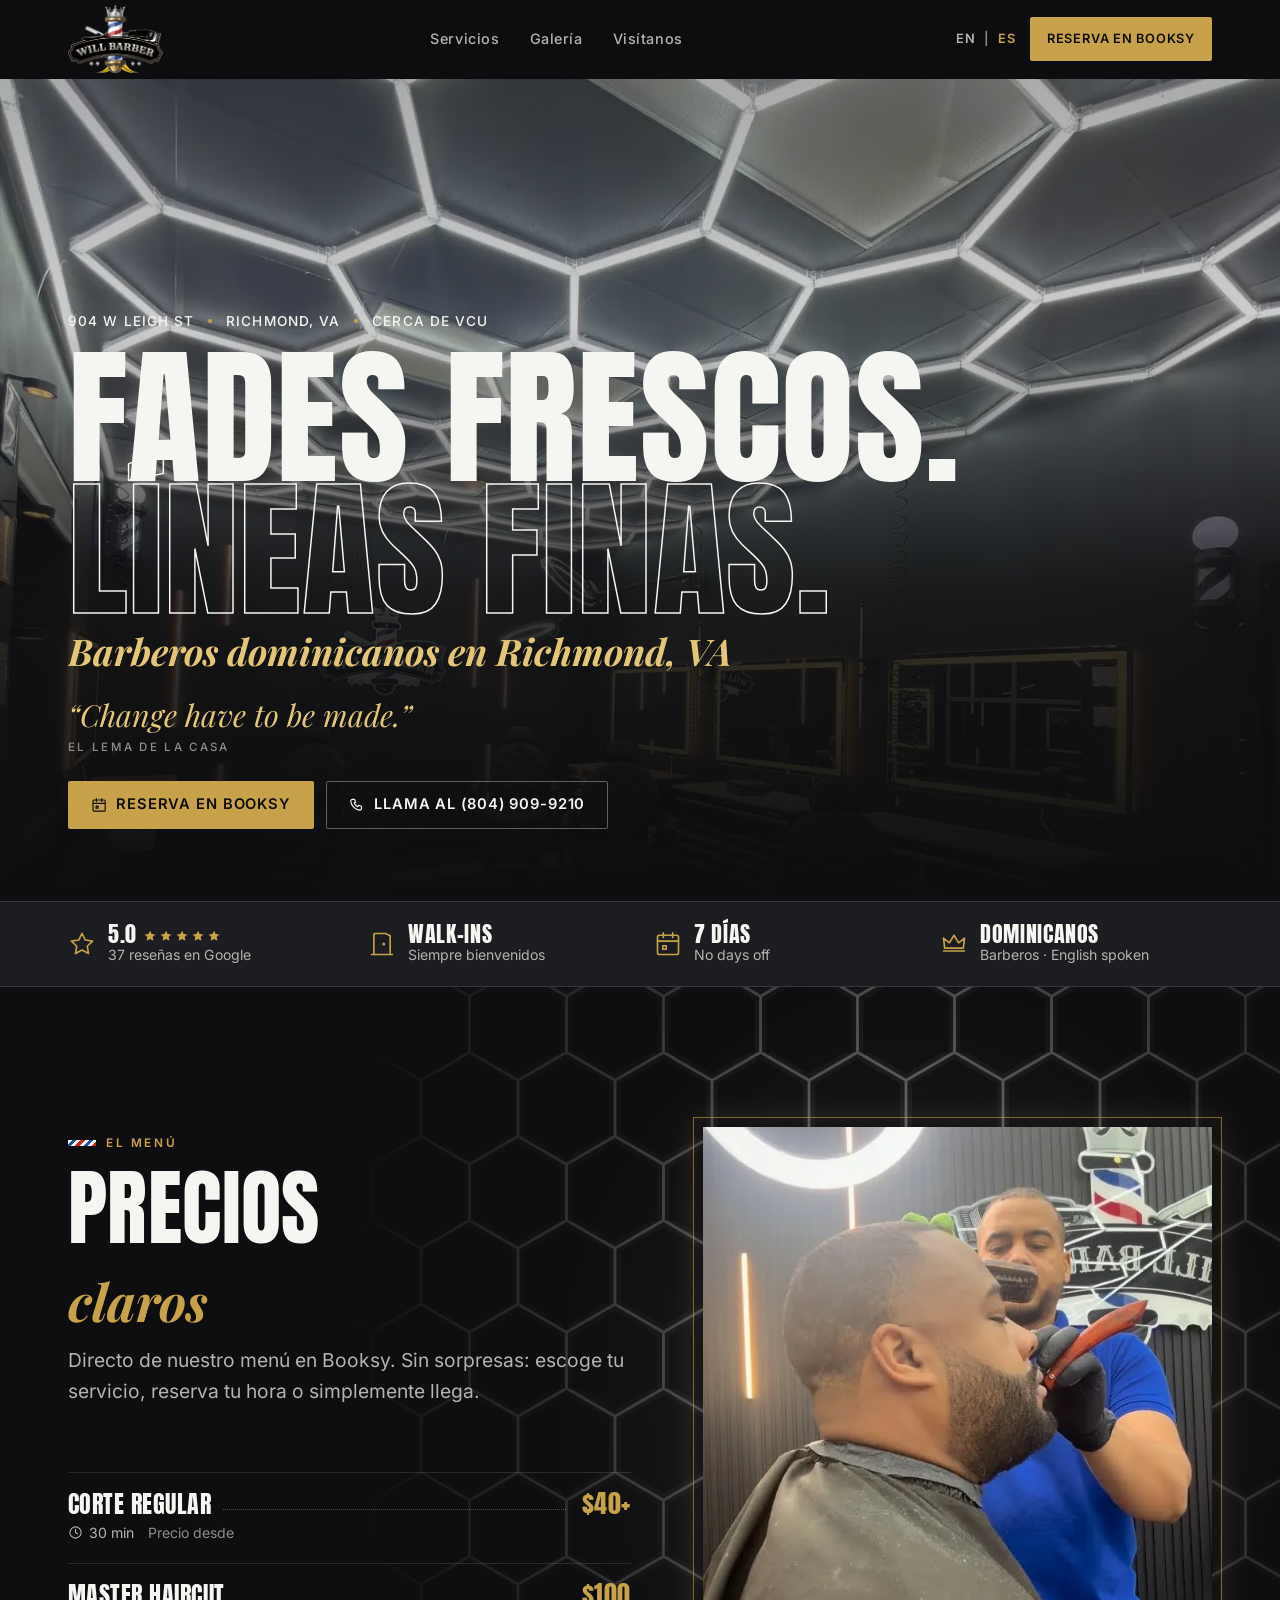
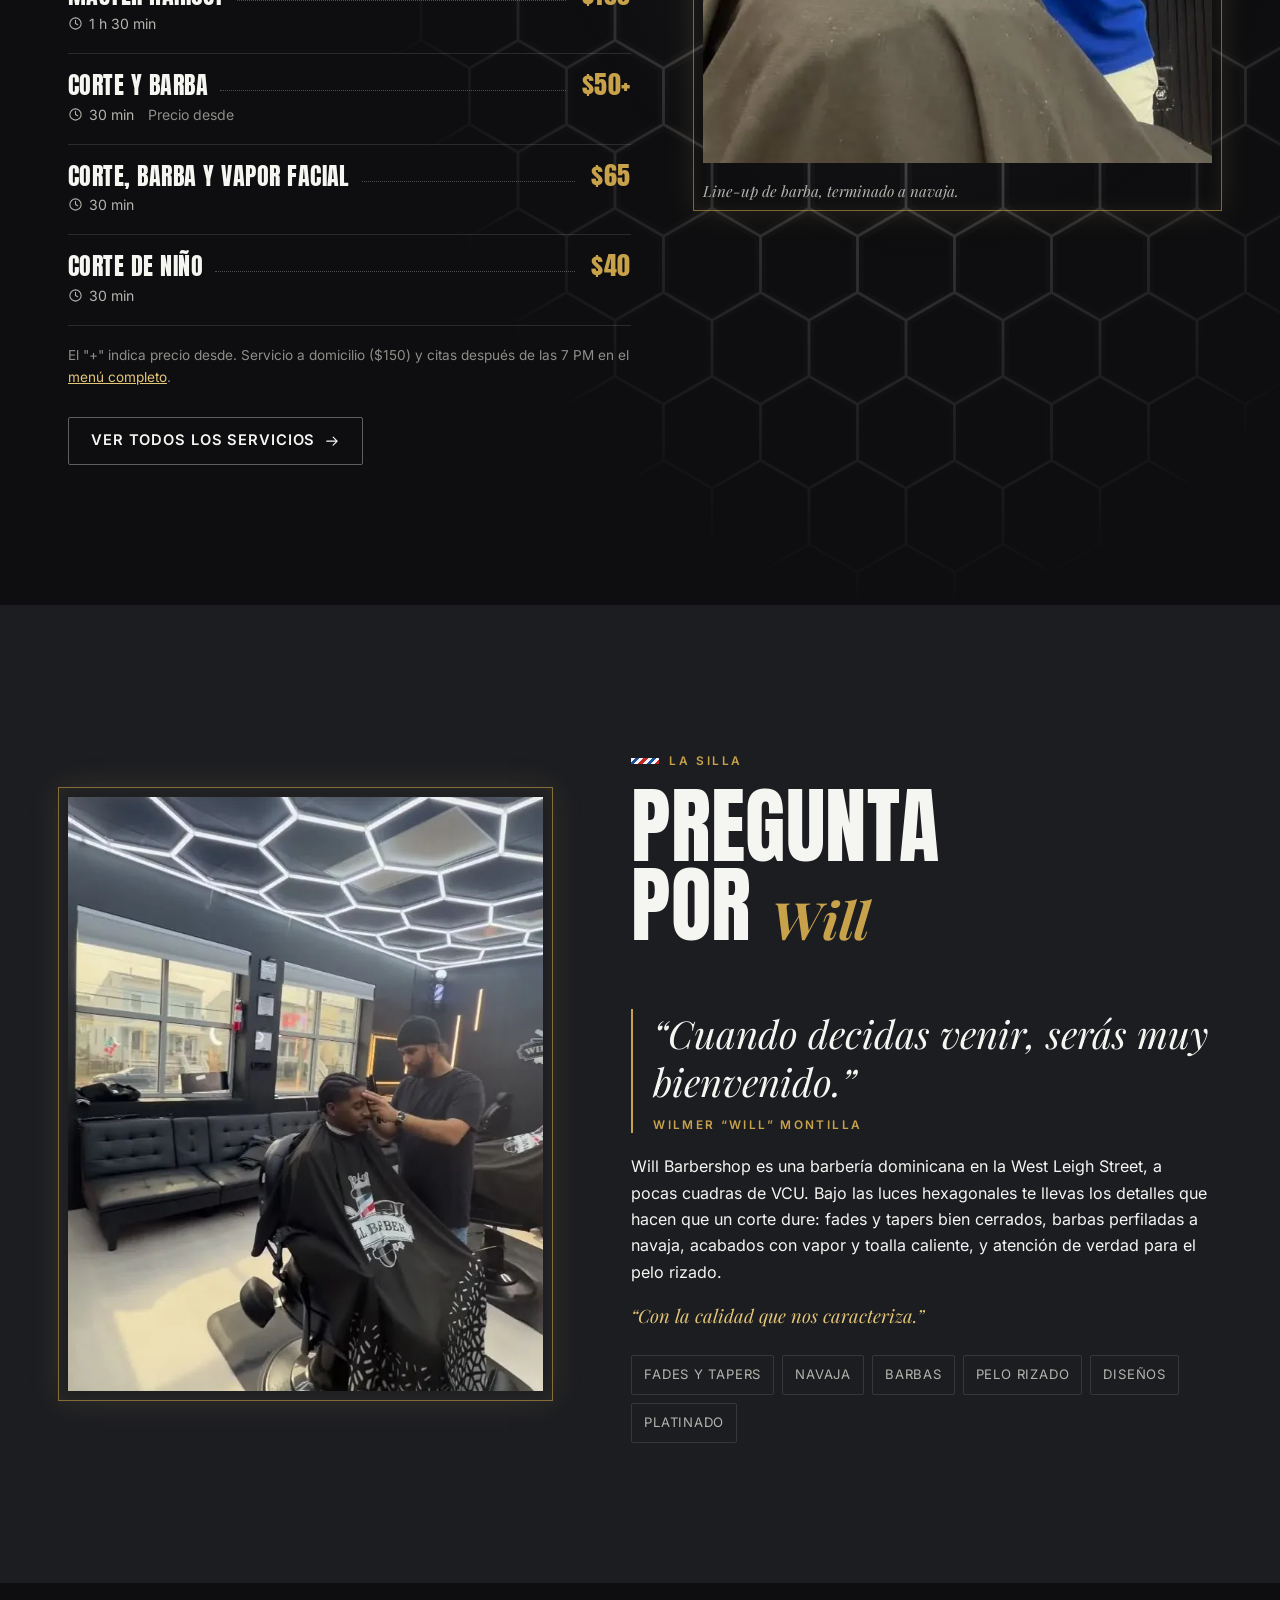
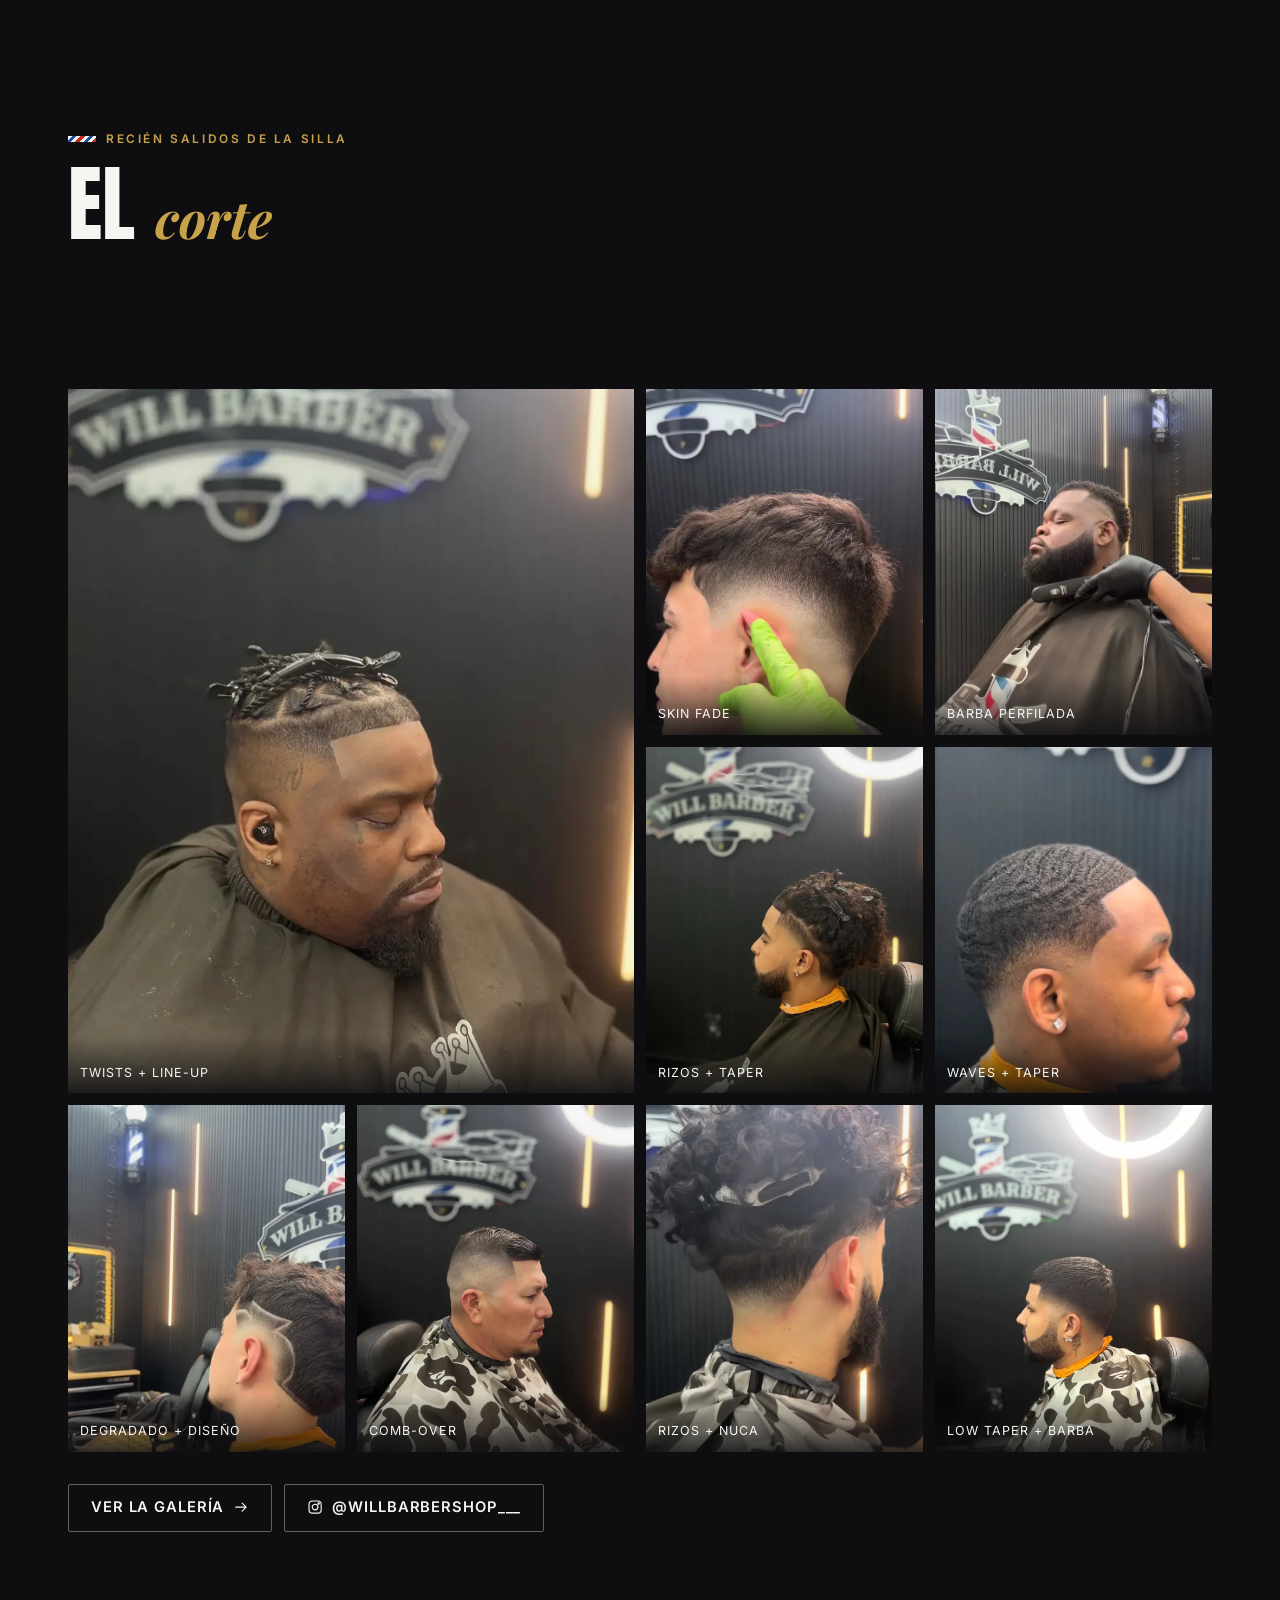
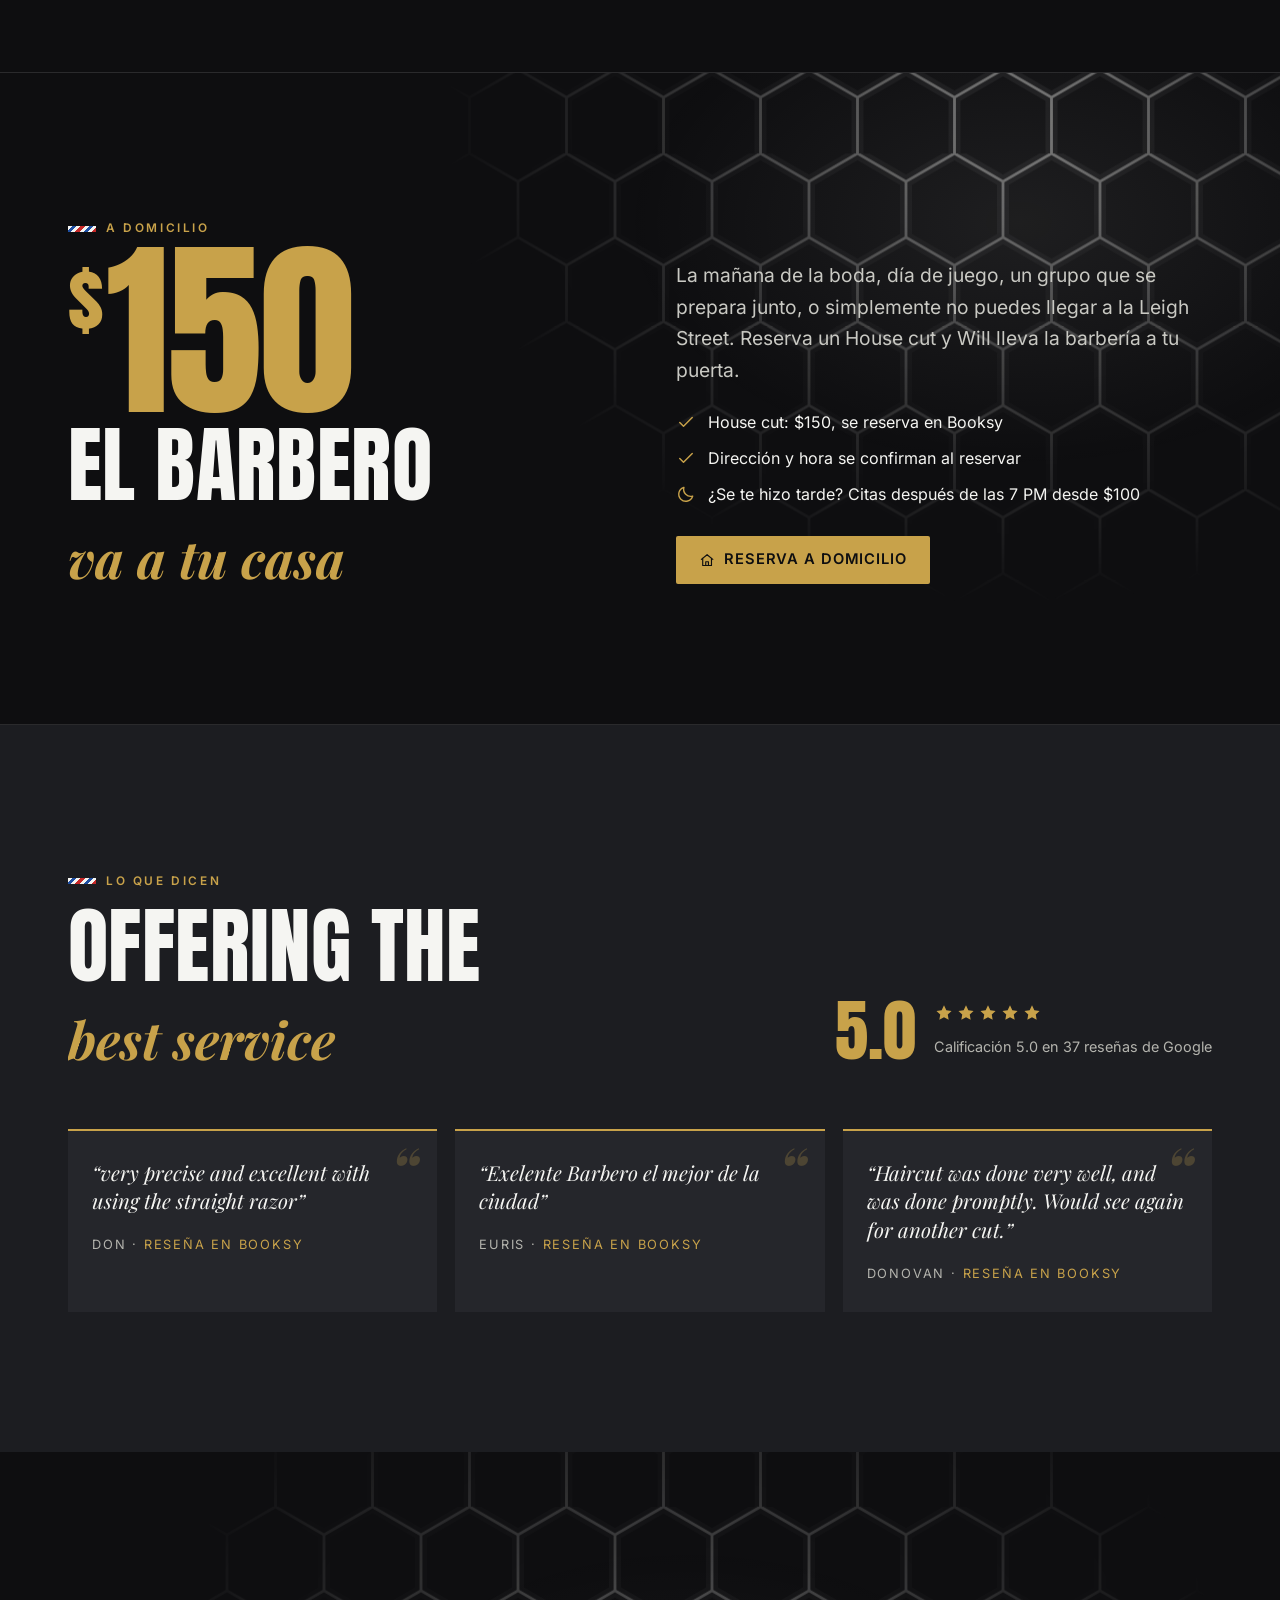
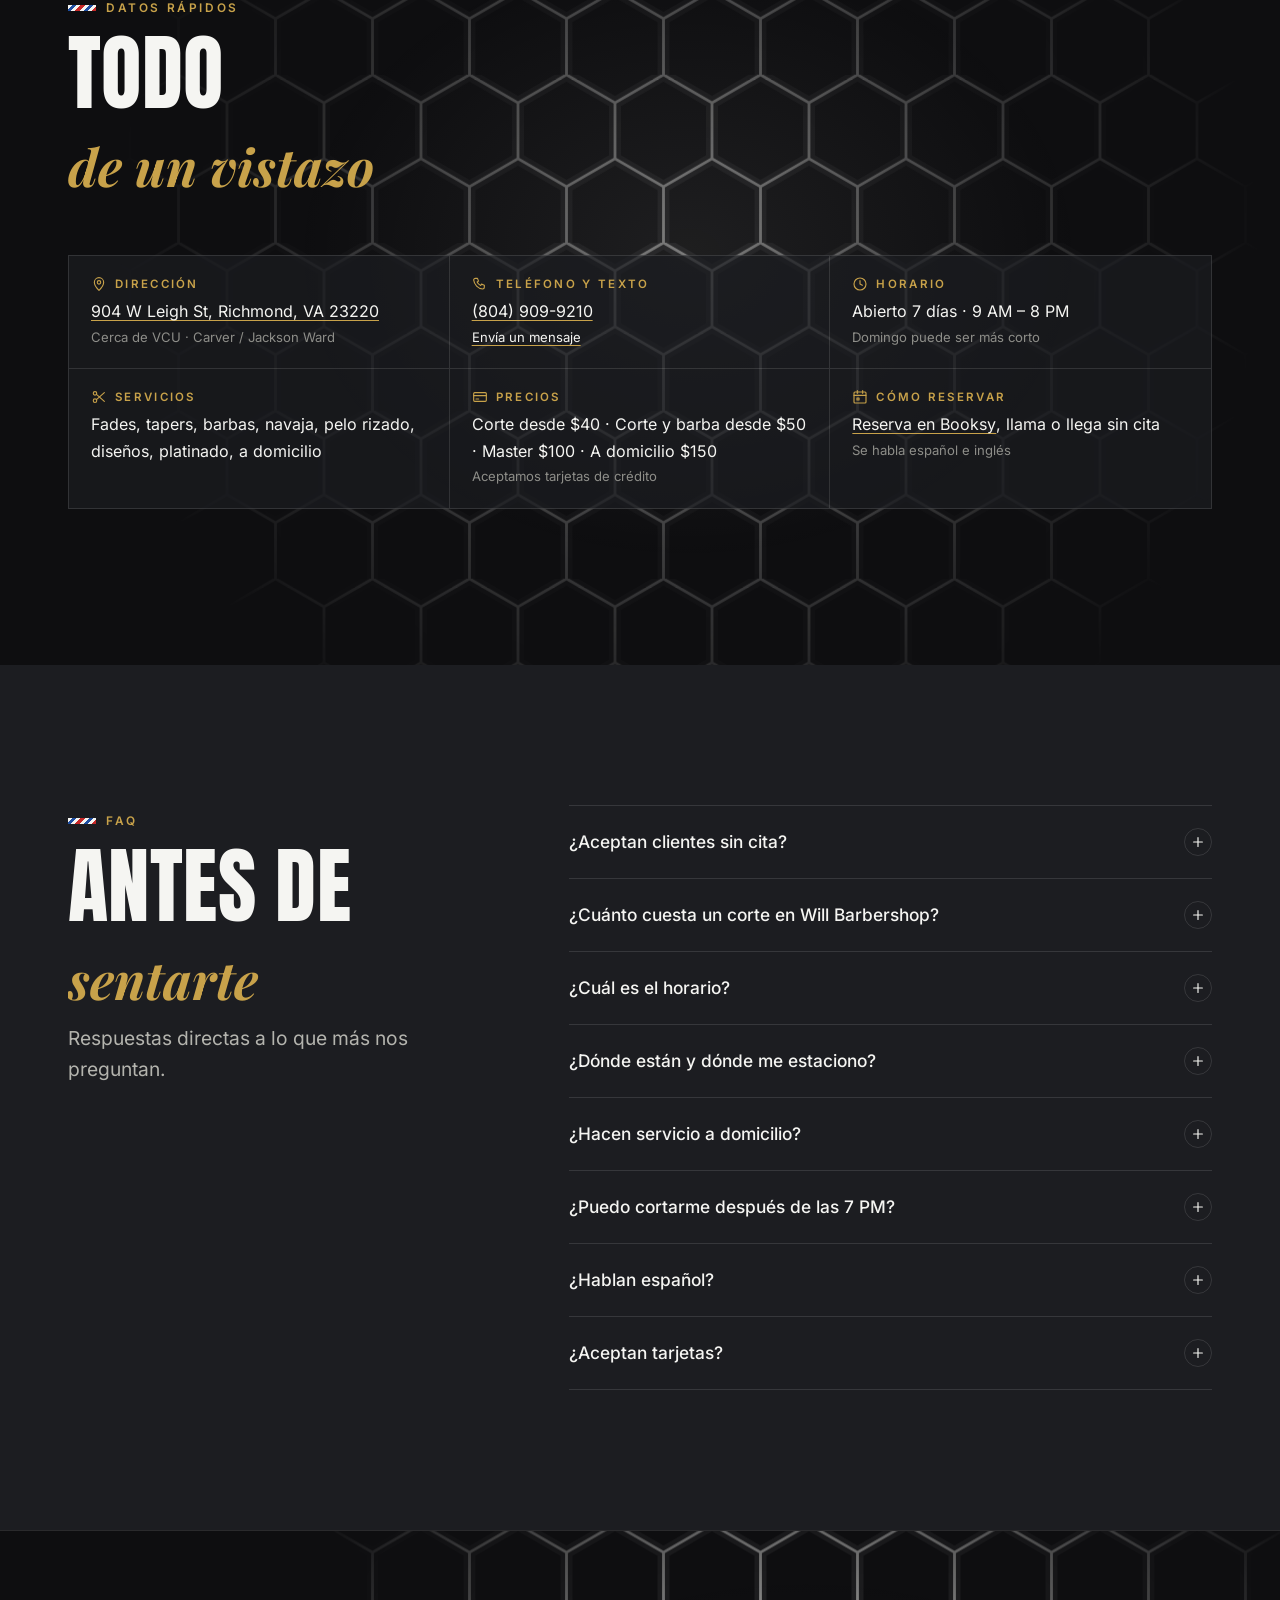
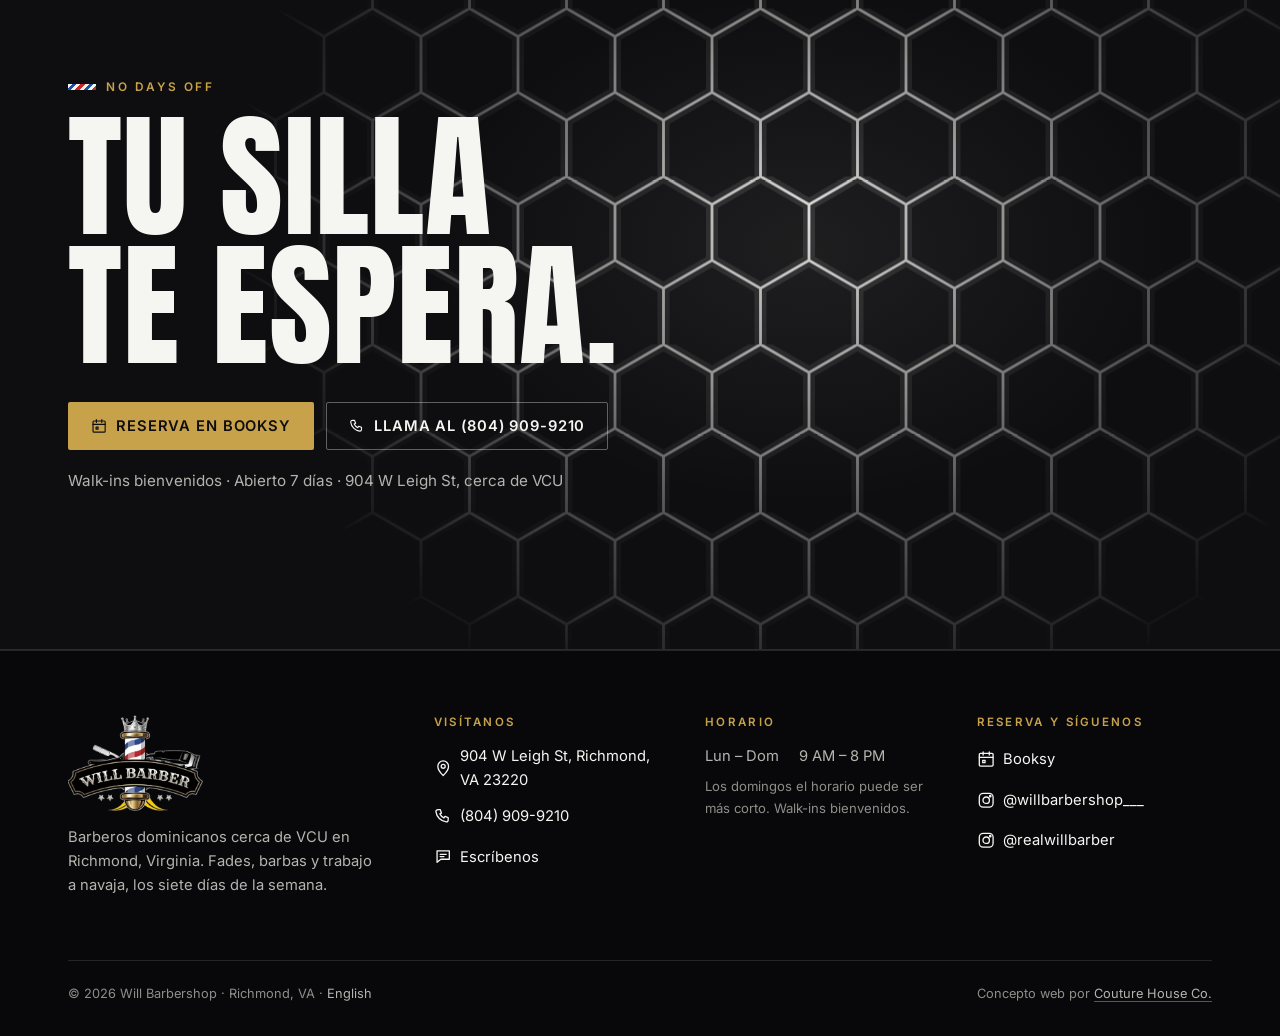
==== commit bb5ab249: "Mobile scrolling fixes and stylesheet refresh" ====
--- a/es/index.html
+++ b/es/index.html
@@ -5,18 +5,18 @@
 <meta name="viewport" content="width=device-width, initial-scale=1, viewport-fit=cover">
 <title>Will Barbershop | Barberos dominicanos en Richmond, VA</title>
 <meta name="description" content="Barbería dominicana cerca de VCU en 904 W Leigh St. Fades, barbas, navaja y servicio a domicilio. Walk-ins bienvenidos, abierto 7 días.">
-<link rel="canonical" href="https://willbarbershoprva.com/es/">
-<link rel="alternate" hreflang="en-US" href="https://willbarbershoprva.com/">
-<link rel="alternate" hreflang="es-US" href="https://willbarbershoprva.com/es/">
-<link rel="alternate" hreflang="x-default" href="https://willbarbershoprva.com/">
+<link rel="canonical" href="https://will-barbershop-site-preview.netlify.app/es/">
+<link rel="alternate" hreflang="en-US" href="https://will-barbershop-site-preview.netlify.app/">
+<link rel="alternate" hreflang="es-US" href="https://will-barbershop-site-preview.netlify.app/es/">
+<link rel="alternate" hreflang="x-default" href="https://will-barbershop-site-preview.netlify.app/">
 <meta name="theme-color" content="#0E0E10">
 <meta name="robots" content="index, follow, max-image-preview:large">
 <meta property="og:type" content="website">
 <meta property="og:site_name" content="Will Barbershop">
 <meta property="og:title" content="Will Barbershop | Barberos dominicanos en Richmond, VA">
 <meta property="og:description" content="Barbería dominicana cerca de VCU en 904 W Leigh St. Fades, barbas, navaja y servicio a domicilio. Walk-ins bienvenidos, abierto 7 días.">
-<meta property="og:url" content="https://willbarbershoprva.com/es/">
-<meta property="og:image" content="https://willbarbershoprva.com/assets/img/og.jpg">
+<meta property="og:url" content="https://will-barbershop-site-preview.netlify.app/es/">
+<meta property="og:image" content="https://will-barbershop-site-preview.netlify.app/assets/img/share.jpg">
 <meta property="og:image:width" content="1200">
 <meta property="og:image:height" content="630">
 <meta property="og:image:alt" content="Will Barbershop interior with hexagon LED ceiling and gold-framed mirrors, Richmond, VA">
@@ -25,19 +25,19 @@
 <meta name="twitter:card" content="summary_large_image">
 <meta name="twitter:title" content="Will Barbershop | Barberos dominicanos en Richmond, VA">
 <meta name="twitter:description" content="Barbería dominicana cerca de VCU en 904 W Leigh St. Fades, barbas, navaja y servicio a domicilio. Walk-ins bienvenidos, abierto 7 días.">
-<meta name="twitter:image" content="https://willbarbershoprva.com/assets/img/og.jpg">
+<meta name="twitter:image" content="https://will-barbershop-site-preview.netlify.app/assets/img/share.jpg">
 <link rel="icon" href="../assets/img/favicon.svg" type="image/svg+xml">
 <link rel="icon" href="../assets/img/favicon-32.png" sizes="32x32" type="image/png">
 <link rel="apple-touch-icon" href="../assets/img/apple-touch-icon.png">
 <link rel="manifest" href="../site.webmanifest">
 <link rel="preload" href="../assets/fonts/anton-latin-400-normal.woff2" as="font" type="font/woff2" crossorigin>
 <link rel="preload" href="../assets/fonts/inter-latin-wght-normal.woff2" as="font" type="font/woff2" crossorigin>
-<link rel="stylesheet" href="../assets/css/fonts.css">
-<link rel="stylesheet" href="../assets/css/site.css">
+<link rel="stylesheet" href="../assets/css/fonts.css?v=20260930b">
+<link rel="stylesheet" href="../assets/css/site.css?v=20260930b">
 <script>document.documentElement.classList.add('js')</script>
 <script src="../assets/js/site.js" defer></script>
-<script type="application/ld+json">{"@context":"https://schema.org","@type":"BarberShop","@id":"https://willbarbershoprva.com/#barbershop","name":"Will Barbershop","alternateName":["Will Barber","Will barber"],"description":"Barbería dominicana cerca de VCU en Richmond, VA. Fades, tapers, barbas, trabajo a navaja, cortes para pelo rizado, diseños y platinado. Walk-ins bienvenidos, abierto 7 días.","url":"https://willbarbershoprva.com/es/","logo":"https://willbarbershoprva.com/assets/img/will-barber-logo.png","image":["https://willbarbershoprva.com/assets/img/og.jpg","https://willbarbershoprva.com/assets/img/shop-interior-hex-ceiling.webp"],"telephone":"+1-804-909-9210","address":{"@type":"PostalAddress","streetAddress":"904 W Leigh St","addressLocality":"Richmond","addressRegion":"VA","postalCode":"23220","addressCountry":"US"},"openingHoursSpecification":[{"@type":"OpeningHoursSpecification","dayOfWeek":["Monday","Tuesday","Wednesday","Thursday","Friday","Saturday","Sunday"],"opens":"09:00","closes":"20:00"}],"priceRange":"$40-$150","currenciesAccepted":"USD","paymentAccepted":"Cash, Credit Card","areaServed":[{"@type":"City","name":"Richmond, VA"},{"@type":"Place","name":"Virginia Commonwealth University (VCU)"},{"@type":"Place","name":"Jackson Ward"},{"@type":"Place","name":"Carver"}],"knowsLanguage":["en","es"],"founder":{"@type":"Person","name":"Wilmer Montilla","alternateName":"Will","jobTitle":"Barber","sameAs":["https://www.instagram.com/realwillbarber/"]},"employee":{"@type":"Person","name":"Wilmer Montilla","jobTitle":"Barber"},"amenityFeature":[{"@type":"LocationFeatureSpecification","name":"Walk-ins welcome","value":true},{"@type":"LocationFeatureSpecification","name":"Parking space","value":true},{"@type":"LocationFeatureSpecification","name":"Credit cards accepted","value":true},{"@type":"LocationFeatureSpecification","name":"Wheelchair accessible","value":true},{"@type":"LocationFeatureSpecification","name":"Wi-Fi","value":true},{"@type":"LocationFeatureSpecification","name":"Child-friendly","value":true}],"sameAs":["https://www.instagram.com/willbarbershop___/","https://www.instagram.com/realwillbarber/","https://booksy.com/en-us/1359508_will-barber_hair-salon_134575_richmond","https://lantern.llc/b/will-barbershop-richmond/book"],"potentialAction":{"@type":"ReserveAction","target":{"@type":"EntryPoint","urlTemplate":"https://booksy.com/en-us/1359508_will-barber_hair-salon_134575_richmond","actionPlatform":["https://schema.org/DesktopWebPlatform","https://schema.org/MobileWebPlatform"]},"result":{"@type":"Reservation","name":"Barber appointment"}},"hasOfferCatalog":{"@type":"OfferCatalog","name":"Servicios de barbería","itemListElement":[{"@type":"Offer","itemOffered":{"@type":"Service","name":"Corte regular","description":"Fade, taper, tijera o un corte clásico, terminado con un line-up limpio."},"priceCurrency":"USD","priceSpecification":{"@type":"PriceSpecification","minPrice":40,"priceCurrency":"USD"}},{"@type":"Offer","itemOffered":{"@type":"Service","name":"Corte regular y vapor facial","description":"Tu corte regular más vapor facial para abrir los poros y refrescar la piel."},"priceCurrency":"USD","price":50},{"@type":"Offer","itemOffered":{"@type":"Service","name":"Master haircut","description":"La cita larga: hora y media en la silla para un trabajo detallado y sin prisa."},"priceCurrency":"USD","price":100},{"@type":"Offer","itemOffered":{"@type":"Service","name":"Cita después de las 7:00 PM","description":"Un corte reservado después de las 7 PM, para cuando el día se alarga."},"priceCurrency":"USD","priceSpecification":{"@type":"PriceSpecification","minPrice":100,"priceCurrency":"USD"}},{"@type":"Offer","itemOffered":{"@type":"Service","name":"Corte y barba","description":"Corte más arreglo de barba y line-up definido, con bordes a navaja."},"priceCurrency":"USD","priceSpecification":{"@type":"PriceSpecification","minPrice":50,"priceCurrency":"USD"}},{"@type":"Offer","itemOffered":{"@type":"Service","name":"Corte, barba y vapor facial","description":"El servicio completo: corte, barba y vapor facial."},"priceCurrency":"USD","price":65},{"@type":"Offer","itemOffered":{"@type":"Service","name":"Corte de niño","description":"Fades, tapers y cortes limpios para los más pequeños."},"priceCurrency":"USD","price":40},{"@type":"Offer","itemOffered":{"@type":"Service","name":"House cut (a domicilio)","description":"Will va hasta donde estés. Resérvalo en Booksy y confirma dirección y hora."},"priceCurrency":"USD","price":150}]},"aggregateRating":{"@type":"AggregateRating","ratingValue":"5.0","reviewCount":"37","bestRating":"5","worstRating":"1"}}</script>
-<script type="application/ld+json">{"@context":"https://schema.org","@type":"WebSite","@id":"https://willbarbershoprva.com/#website","name":"Will Barbershop","url":"https://willbarbershoprva.com/es/","inLanguage":"es-US","publisher":{"@id":"https://willbarbershoprva.com/#barbershop"}}</script>
+<script type="application/ld+json">{"@context":"https://schema.org","@type":"BarberShop","@id":"https://will-barbershop-site-preview.netlify.app/#barbershop","name":"Will Barbershop","alternateName":["Will Barber","Will barber"],"description":"Barbería dominicana cerca de VCU en Richmond, VA. Fades, tapers, barbas, trabajo a navaja, cortes para pelo rizado, diseños y platinado. Walk-ins bienvenidos, abierto 7 días.","url":"https://will-barbershop-site-preview.netlify.app/es/","logo":"https://will-barbershop-site-preview.netlify.app/assets/img/will-barber-logo.png","image":["https://will-barbershop-site-preview.netlify.app/assets/img/share.jpg","https://will-barbershop-site-preview.netlify.app/assets/img/shop-interior-hex-ceiling.webp"],"telephone":"+1-804-909-9210","address":{"@type":"PostalAddress","streetAddress":"904 W Leigh St","addressLocality":"Richmond","addressRegion":"VA","postalCode":"23220","addressCountry":"US"},"openingHoursSpecification":[{"@type":"OpeningHoursSpecification","dayOfWeek":["Monday","Tuesday","Wednesday","Thursday","Friday","Saturday","Sunday"],"opens":"09:00","closes":"20:00"}],"priceRange":"$40-$150","currenciesAccepted":"USD","paymentAccepted":"Cash, Credit Card","areaServed":[{"@type":"City","name":"Richmond, VA"},{"@type":"Place","name":"Virginia Commonwealth University (VCU)"},{"@type":"Place","name":"Jackson Ward"},{"@type":"Place","name":"Carver"}],"knowsLanguage":["en","es"],"founder":{"@type":"Person","name":"Wilmer Montilla","alternateName":"Will","jobTitle":"Barber","sameAs":["https://www.instagram.com/realwillbarber/"]},"employee":{"@type":"Person","name":"Wilmer Montilla","jobTitle":"Barber"},"amenityFeature":[{"@type":"LocationFeatureSpecification","name":"Walk-ins welcome","value":true},{"@type":"LocationFeatureSpecification","name":"Parking space","value":true},{"@type":"LocationFeatureSpecification","name":"Credit cards accepted","value":true},{"@type":"LocationFeatureSpecification","name":"Wheelchair accessible","value":true},{"@type":"LocationFeatureSpecification","name":"Wi-Fi","value":true},{"@type":"LocationFeatureSpecification","name":"Child-friendly","value":true}],"sameAs":["https://www.instagram.com/willbarbershop___/","https://www.instagram.com/realwillbarber/","https://booksy.com/en-us/1359508_will-barber_hair-salon_134575_richmond","https://lantern.llc/b/will-barbershop-richmond/book"],"potentialAction":{"@type":"ReserveAction","target":{"@type":"EntryPoint","urlTemplate":"https://booksy.com/en-us/1359508_will-barber_hair-salon_134575_richmond","actionPlatform":["https://schema.org/DesktopWebPlatform","https://schema.org/MobileWebPlatform"]},"result":{"@type":"Reservation","name":"Barber appointment"}},"hasOfferCatalog":{"@type":"OfferCatalog","name":"Servicios de barbería","itemListElement":[{"@type":"Offer","itemOffered":{"@type":"Service","name":"Corte regular","description":"Fade, taper, tijera o un corte clásico, terminado con un line-up limpio."},"priceCurrency":"USD","priceSpecification":{"@type":"PriceSpecification","minPrice":40,"priceCurrency":"USD"}},{"@type":"Offer","itemOffered":{"@type":"Service","name":"Corte regular y vapor facial","description":"Tu corte regular más vapor facial para abrir los poros y refrescar la piel."},"priceCurrency":"USD","price":50},{"@type":"Offer","itemOffered":{"@type":"Service","name":"Master haircut","description":"La cita larga: hora y media en la silla para un trabajo detallado y sin prisa."},"priceCurrency":"USD","price":100},{"@type":"Offer","itemOffered":{"@type":"Service","name":"Cita después de las 7:00 PM","description":"Un corte reservado después de las 7 PM, para cuando el día se alarga."},"priceCurrency":"USD","priceSpecification":{"@type":"PriceSpecification","minPrice":100,"priceCurrency":"USD"}},{"@type":"Offer","itemOffered":{"@type":"Service","name":"Corte y barba","description":"Corte más arreglo de barba y line-up definido, con bordes a navaja."},"priceCurrency":"USD","priceSpecification":{"@type":"PriceSpecification","minPrice":50,"priceCurrency":"USD"}},{"@type":"Offer","itemOffered":{"@type":"Service","name":"Corte, barba y vapor facial","description":"El servicio completo: corte, barba y vapor facial."},"priceCurrency":"USD","price":65},{"@type":"Offer","itemOffered":{"@type":"Service","name":"Corte de niño","description":"Fades, tapers y cortes limpios para los más pequeños."},"priceCurrency":"USD","price":40},{"@type":"Offer","itemOffered":{"@type":"Service","name":"House cut (a domicilio)","description":"Will va hasta donde estés. Resérvalo en Booksy y confirma dirección y hora."},"priceCurrency":"USD","price":150}]},"aggregateRating":{"@type":"AggregateRating","ratingValue":"5.0","reviewCount":"37","bestRating":"5","worstRating":"1"}}</script>
+<script type="application/ld+json">{"@context":"https://schema.org","@type":"WebSite","@id":"https://will-barbershop-site-preview.netlify.app/#website","name":"Will Barbershop","url":"https://will-barbershop-site-preview.netlify.app/es/","inLanguage":"es-US","publisher":{"@id":"https://will-barbershop-site-preview.netlify.app/#barbershop"}}</script>
 <script type="application/ld+json">{"@context":"https://schema.org","@type":"FAQPage","mainEntity":[{"@type":"Question","name":"¿Aceptan clientes sin cita?","acceptedAnswer":{"@type":"Answer","text":"Sí. Los walk-ins son bienvenidos todos los días. Si quieres una hora garantizada, reserva tu turno en Booksy antes de venir."}},{"@type":"Question","name":"¿Cuánto cuesta un corte en Will Barbershop?","acceptedAnswer":{"@type":"Answer","text":"El corte regular empieza en $40, corte y barba desde $50 y el master haircut de 90 minutos cuesta $100. El corte de niño cuesta $40."}},{"@type":"Question","name":"¿Cuál es el horario?","acceptedAnswer":{"@type":"Answer","text":"Abrimos los siete días de la semana, de 9 AM a 8 PM. Los domingos el horario puede ser más corto; revisa la disponibilidad en Booksy o llama al (804) 909-9210."}},{"@type":"Question","name":"¿Dónde están y dónde me estaciono?","acceptedAnswer":{"@type":"Answer","text":"904 W Leigh St, Richmond, VA 23220, a pocas cuadras de VCU. La barbería indica en Booksy que tiene parqueo; si está ocupado, busca parqueo en la calle cerca y respeta los letreros."}},{"@type":"Question","name":"¿Hacen servicio a domicilio?","acceptedAnswer":{"@type":"Answer","text":"Sí. Reserva el \"House cut\" en Booksy ($150) y Will va hasta donde estés."}},{"@type":"Question","name":"¿Puedo cortarme después de las 7 PM?","acceptedAnswer":{"@type":"Answer","text":"Sí, con cita. En Booksy hay una reserva \"After 7:00 PM\" desde $100."}},{"@type":"Question","name":"¿Hablan español?","acceptedAnswer":{"@type":"Answer","text":"Claro que sí. Somos barberos dominicanos y te atendemos en español o en inglés."}},{"@type":"Question","name":"¿Aceptan tarjetas?","acceptedAnswer":{"@type":"Answer","text":"Sí. Se aceptan tarjetas de crédito."}}]}</script>
 </head>
 <body>
--- a/assets/css/site.css
+++ b/assets/css/site.css
@@ -415,3 +415,8 @@
   .svc-group.flip .svc-aside{order:-1}
   .pair{grid-template-columns:1fr}
 }
+
+/* Fix (30 Sep 2026): stable scrolling on phones. The page can only move up and down; sideways panning is off.
+   Only the viewport (html) clips sideways overflow; body is left unclipped so iPhone Safari keeps drawing the whole page. */
+html { overflow-x: hidden; touch-action: pan-y pinch-zoom; }
+body { overflow-x: visible !important; }
